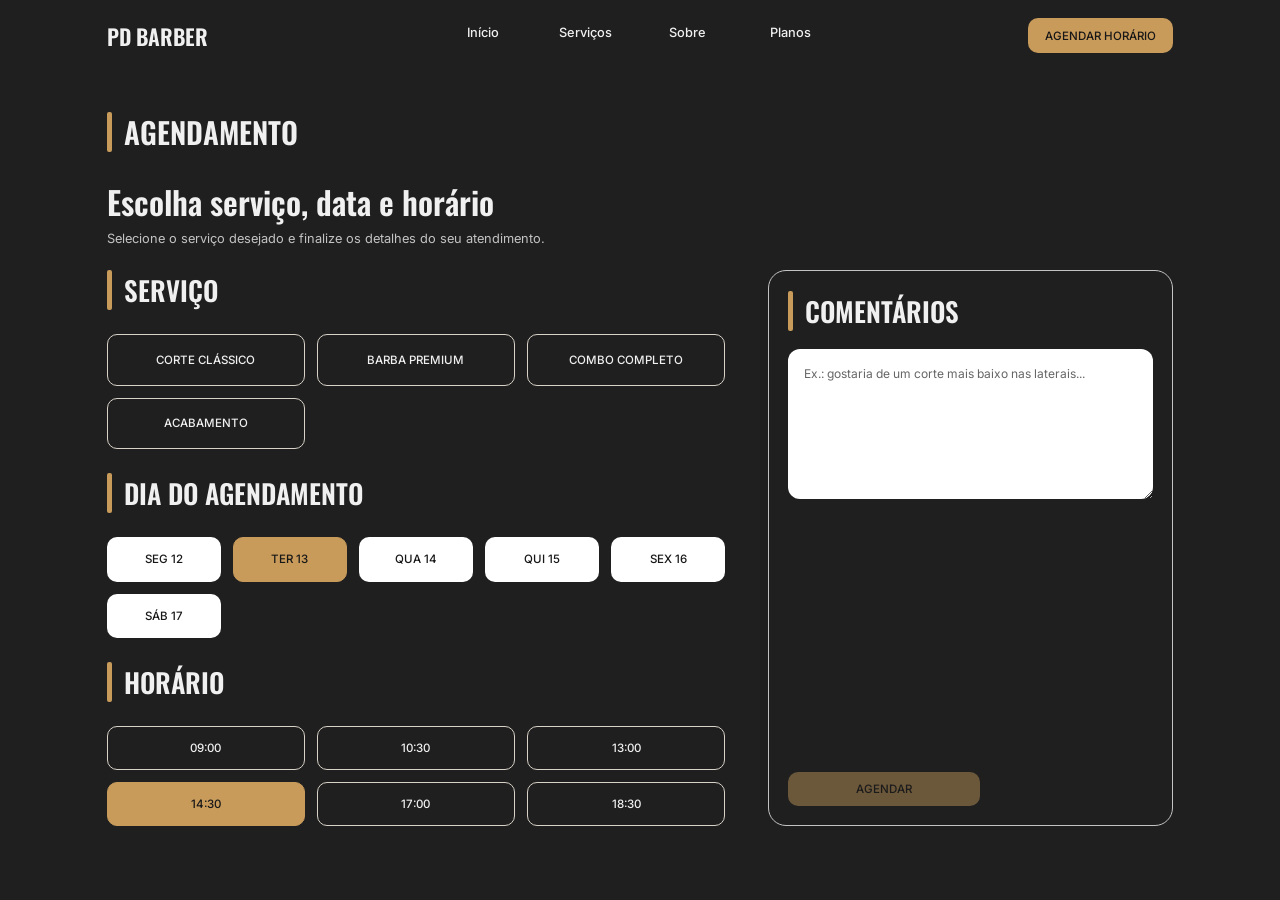
==== assets/Pages/Agendamentos.html @ 1abe6c5e "feat:TelaDeAgendamento" ====
<!DOCTYPE html>
<html lang="pt-BR">

<head>
    <meta charset="UTF-8">
    <meta name="viewport" content="width=device-width, initial-scale=1.0">

    <title>Agendamento | PD Barber</title>

    <!-- Fontes -->
    <link rel="preconnect" href="https://fonts.googleapis.com">
    <link rel="preconnect" href="https://fonts.gstatic.com" crossorigin>
    <link href="https://fonts.googleapis.com/css2?family=Inter:wght@400;500&family=Oswald:wght@600&display=swap" rel="stylesheet">

    <!-- CSS -->
    <link rel="stylesheet" href="../Styles/Agendamentos.css">
</head>

<body>

    <!-- Cabeçalho -->
    <header class="cabecalho">
        <a href="../../index.html" class="logo">PD BARBER</a>

        <nav class="navegacao-principal">
            <a href="../../index.html" class="nav-item">
                <span>Início</span>
                <span class="nav-indicador"></span>
            </a>

            <a href="Servicos.html" class="nav-item">
                <span>Serviços</span>
                <span class="nav-indicador"></span>
            </a>

            <a href="Sobre.html" class="nav-item">
                <span>Sobre</span>
                <span class="nav-indicador"></span>
            </a>

            <a href="Planos.html" class="nav-item">
                <span>Planos</span>
                <span class="nav-indicador"></span>
            </a>
        </nav>

        <a href="Profissionais.html" class="botao botao-header">AGENDAR HORÁRIO</a>
    </header>

    <!-- Formulário -->
    <form class="fluxo-agendamento">

        <!-- Profissionais recebidos pela URL -->
        <span id="gabriel" class="profissional-target"></span>
        <span id="lucas" class="profissional-target"></span>
        <span id="andre" class="profissional-target"></span>
        <span id="bruna" class="profissional-target"></span>
        <span id="aline" class="profissional-target"></span>
        <span id="flavia" class="profissional-target"></span>

        <!-- Controle das telas -->
        <input type="checkbox" id="etapa-confirmacao" class="controle-tela">
        <input type="checkbox" id="agendamento-concluido" class="controle-tela">

        <!-- Agendamento -->
        <main class="pagina tela-agendamento">
            <div class="conteudo">

                <!-- Título -->
                <div class="titulo-secao">
                    <span class="titulo-acento"></span>
                    <h1>AGENDAMENTO</h1>
                </div>

                <!-- Introdução -->
                <div class="introducao-agendamento">
                    <h2>Escolha serviço, data e horário</h2>
                    <p>Selecione o serviço desejado e finalize os detalhes do seu atendimento.</p>
                </div>

                <!-- Área do agendamento -->
                <div class="agendamento-colunas">

                    <!-- Serviço, data e horário -->
                    <div class="data-horario">

                        <!-- Serviço -->
                        <div class="titulo-secao titulo-secao-menor">
                            <span class="titulo-acento"></span>
                            <h2>SERVIÇO</h2>
                        </div>

                        <div class="lista-servicos-agendamento">
                            <input type="radio" name="servico" id="servico-corte-classico" value="Corte Clássico" class="opcao-input">
                            <label for="servico-corte-classico" class="opcao-servico">CORTE CLÁSSICO</label>

                            <input type="radio" name="servico" id="servico-barba-premium" value="Barba Premium" class="opcao-input">
                            <label for="servico-barba-premium" class="opcao-servico">BARBA PREMIUM</label>

                            <input type="radio" name="servico" id="servico-combo-completo" value="Combo Completo" class="opcao-input">
                            <label for="servico-combo-completo" class="opcao-servico">COMBO COMPLETO</label>

                            <input type="radio" name="servico" id="servico-acabamento" value="Acabamento" class="opcao-input">
                            <label for="servico-acabamento" class="opcao-servico">ACABAMENTO</label>
                        </div>

                        <!-- Dia -->
                        <div class="titulo-secao titulo-secao-menor">
                            <span class="titulo-acento"></span>
                            <h2>DIA DO AGENDAMENTO</h2>
                        </div>

                        <div class="lista-dias">
                            <input type="radio" name="dia" id="dia-seg-12" value="12" class="opcao-input">
                            <label for="dia-seg-12" class="opcao-dia">SEG 12</label>

                            <input type="radio" name="dia" id="dia-ter-13" value="13" class="opcao-input" checked>
                            <label for="dia-ter-13" class="opcao-dia">TER 13</label>

                            <input type="radio" name="dia" id="dia-qua-14" value="14" class="opcao-input">
                            <label for="dia-qua-14" class="opcao-dia">QUA 14</label>

                            <input type="radio" name="dia" id="dia-qui-15" value="15" class="opcao-input">
                            <label for="dia-qui-15" class="opcao-dia">QUI 15</label>

                            <input type="radio" name="dia" id="dia-sex-16" value="16" class="opcao-input">
                            <label for="dia-sex-16" class="opcao-dia">SEX 16</label>

                            <input type="radio" name="dia" id="dia-sab-17" value="17" class="opcao-input">
                            <label for="dia-sab-17" class="opcao-dia">SÁB 17</label>
                        </div>

                        <!-- Horário -->
                        <div class="titulo-secao titulo-secao-menor">
                            <span class="titulo-acento"></span>
                            <h2>HORÁRIO</h2>
                        </div>

                        <div class="lista-horarios">
                            <input type="radio" name="horario" id="hora-0900" value="09:00" class="opcao-input">
                            <label for="hora-0900" class="opcao-horario">09:00</label>

                            <input type="radio" name="horario" id="hora-1030" value="10:30" class="opcao-input">
                            <label for="hora-1030" class="opcao-horario">10:30</label>

                            <input type="radio" name="horario" id="hora-1300" value="13:00" class="opcao-input">
                            <label for="hora-1300" class="opcao-horario">13:00</label>

                            <input type="radio" name="horario" id="hora-1430" value="14:30" class="opcao-input" checked>
                            <label for="hora-1430" class="opcao-horario">14:30</label>

                            <input type="radio" name="horario" id="hora-1700" value="17:00" class="opcao-input">
                            <label for="hora-1700" class="opcao-horario">17:00</label>

                            <input type="radio" name="horario" id="hora-1830" value="18:30" class="opcao-input">
                            <label for="hora-1830" class="opcao-horario">18:30</label>
                        </div>
                    </div>

                    <!-- Comentários -->
                    <div class="comentarios-confirmacao">
                        <div class="titulo-secao titulo-secao-menor">
                            <span class="titulo-acento"></span>
                            <h2>COMENTÁRIOS</h2>
                        </div>

                        <textarea name="comentarios" class="campo-comentarios" placeholder="Ex.: gostaria de um corte mais baixo nas laterais..."></textarea>

                        <label for="etapa-confirmacao" class="botao botao-agendar">AGENDAR</label>
                    </div>
                </div>
            </div>
        </main>

        <!-- Confirmação -->
        <main class="pagina tela-confirmacao">
            <div class="conteudo">

                <!-- Título -->
                <div class="titulo-secao">
                    <span class="titulo-acento"></span>
                    <h1>CONFIRA SEU HORÁRIO</h1>
                </div>

                <!-- Resumo -->
                <div class="resumo-agendamento">

                    <!-- Profissional -->
                    <div class="resumo-item">
                        <span class="resumo-label">PROFISSIONAL</span>

                        <span class="resumo-valor resumo-profissional">
                            <span class="valor-profissional profissional-nao-informado">NÃO INFORMADO</span>
                            <span class="valor-profissional profissional-gabriel">GABRIEL</span>
                            <span class="valor-profissional profissional-lucas">LUCAS</span>
                            <span class="valor-profissional profissional-andre">ANDRÉ</span>
                            <span class="valor-profissional profissional-bruna">BRUNA</span>
                            <span class="valor-profissional profissional-aline">ALINE</span>
                            <span class="valor-profissional profissional-flavia">FLÁVIA</span>
                        </span>
                    </div>

                    <!-- Serviço -->
                    <div class="resumo-item">
                        <span class="resumo-label">SERVIÇO</span>

                        <span class="resumo-valor resumo-servico">
                            <span class="valor-servico valor-corte-classico">CORTE CLÁSSICO</span>
                            <span class="valor-servico valor-barba-premium">BARBA PREMIUM</span>
                            <span class="valor-servico valor-combo-completo">COMBO COMPLETO</span>
                            <span class="valor-servico valor-acabamento">ACABAMENTO</span>
                        </span>
                    </div>

                    <!-- Dia -->
                    <div class="resumo-item">
                        <span class="resumo-label">DIA DO AGENDAMENTO</span>

                        <span class="resumo-valor resumo-dia">
                            <span class="valor-dia valor-seg-12">SEGUNDA-FEIRA • 12/05/2026</span>
                            <span class="valor-dia valor-ter-13">TERÇA-FEIRA • 13/05/2026</span>
                            <span class="valor-dia valor-qua-14">QUARTA-FEIRA • 14/05/2026</span>
                            <span class="valor-dia valor-qui-15">QUINTA-FEIRA • 15/05/2026</span>
                            <span class="valor-dia valor-sex-16">SEXTA-FEIRA • 16/05/2026</span>
                            <span class="valor-dia valor-sab-17">SÁBADO • 17/05/2026</span>
                        </span>
                    </div>

                    <!-- Horário -->
                    <div class="resumo-item">
                        <span class="resumo-label">HORÁRIO</span>

                        <span class="resumo-valor resumo-horario">
                            <span class="valor-horario valor-0900">09:00</span>
                            <span class="valor-horario valor-1030">10:30</span>
                            <span class="valor-horario valor-1300">13:00</span>
                            <span class="valor-horario valor-1430">14:30</span>
                            <span class="valor-horario valor-1700">17:00</span>
                            <span class="valor-horario valor-1830">18:30</span>
                        </span>
                    </div>

                    <p class="mensagem-confirmacao">Tudo certo? Confirme abaixo para concluir seu agendamento.</p>
                </div>

                <!-- Ações -->
                <div class="acoes-confirmacao">
                    <label for="agendamento-concluido" class="botao botao-confirmar">CONFIRMAR AGENDAMENTO</label>
                    <label for="etapa-confirmacao" class="botao botao-alterar">ALTERAR DATA OU HORÁRIO</label>
                </div>

                <p class="aviso-confirmacao">Ao confirmar, seu horário ficará reservado.</p>
            </div>
        </main>

        <!-- Agendamento concluído -->
        <main class="pagina tela-sucesso">
            <div class="conteudo-sucesso">
                <div class="icone-sucesso">✓</div>

                <div class="texto-sucesso">
                    <h1>AGENDAMENTO CONFIRMADO!</h1>
                    <p>Seu horário foi reservado com sucesso.</p>
                    <span>Esperamos você na PD Barber.</span>
                </div>

                <a href="../../index.html" class="botao botao-inicio">VOLTAR AO INÍCIO</a>
            </div>
        </main>
    </form>
</body>
</html>
---- assets/Styles/Agendamentos.css ----
/* ==================================================
   RESET
================================================== */

* {
    margin: 0;
    padding: 0;
    box-sizing: border-box;
}

:root {
    --cor-fundo: #1f1f1f;
    --cor-dourada: #c89b5b;
    --cor-texto-claro: #f0f0f0;
    --cor-texto-secundario: #c3c3c3;
    --cor-texto-escuro: #171717;
    --cor-card: #ffffff;
    --cor-borda: #d8d2c8;
    --fonte-titulo: "Oswald", sans-serif;
    --fonte-texto: "Inter", sans-serif;
    --largura-conteudo: 83.33%;
    --raio-menor: 0.625rem;
    --raio-card: 1rem;
    --raio-maior: 1.125rem;
}

html {
    width: 100%;
    min-height: 100%;
}

body {
    width: 100%;
    min-height: 100vh;
    background-color: var(--cor-fundo);
    color: var(--cor-texto-claro);
    font-family: var(--fonte-texto);
}

a {
    color: inherit;
    text-decoration: none;
}

button {
    border: none;
    font-family: inherit;
    cursor: pointer;
}

textarea {
    font-family: inherit;
}


/* ==================================================
   CABEÇALHO
================================================== */

.cabecalho {
    width: 100%;
    min-height: clamp(4rem, 5.6vw, 5rem);
    display: flex;
    align-items: center;
    justify-content: space-between;
    gap: clamp(1rem, 2vw, 2rem);
    padding-inline: 8.33%;
    background-color: var(--cor-fundo);
}

.logo {
    flex: 0 1 13%;
    font-family: var(--fonte-titulo);
    font-size: clamp(1.2rem, 1.7vw, 1.5rem);
    font-weight: 600;
    white-space: nowrap;
}

.navegacao-principal {
    flex: 1;
    display: flex;
    align-items: center;
    justify-content: center;
    gap: clamp(0.25rem, 1vw, 1rem);
}

.nav-item {
    min-width: clamp(4.5rem, 7vw, 7rem);
    display: flex;
    flex-direction: column;
    align-items: center;
    justify-content: center;
    gap: 0.25rem;
    padding: 0.5em 0.75em;
    border-radius: 0.5rem;
    font-size: clamp(0.75rem, 1vw, 0.875rem);
    font-weight: 500;
    transition: color 0.2s ease;
}

.nav-indicador {
    width: 45%;
    height: 0.125rem;
    display: block;
    background-color: transparent;
    border-radius: 1rem;
    transition: background-color 0.2s ease;
}

.nav-item:hover,
.nav-item.ativo {
    color: var(--cor-dourada);
}

.nav-item:hover .nav-indicador,
.nav-item.ativo .nav-indicador {
    background-color: var(--cor-dourada);
}


/* ==================================================
   BOTÕES
================================================== */

.botao {
    display: inline-flex;
    align-items: center;
    justify-content: center;
    padding: 0.9em 1.5em;
    background-color: var(--cor-dourada);
    color: var(--cor-texto-escuro);
    border-radius: var(--raio-menor);
    font-size: clamp(0.72rem, 0.9vw, 0.8125rem);
    font-weight: 500;
    white-space: nowrap;
    cursor: pointer;
    transition: transform 0.2s ease, filter 0.2s ease;
}

.botao:hover {
    transform: translateY(-0.125rem);
    filter: brightness(1.08);
}

.botao-header {
    flex: 0 1 13%;
}


/* ==================================================
   FLUXO DO AGENDAMENTO
================================================== */

.fluxo-agendamento {
    width: 100%;
}

.profissional-target {
    position: absolute;
    width: 0.0625rem;
    height: 0.0625rem;
    opacity: 0;
    pointer-events: none;
}

.controle-tela {
    position: absolute;
    width: 0.0625rem;
    height: 0.0625rem;
    opacity: 0;
    pointer-events: none;
}


/* ==================================================
   PÁGINA
================================================== */

.pagina {
    width: 100%;
    justify-content: center;
}

.conteudo {
    width: var(--largura-conteudo);
    display: flex;
    flex-direction: column;
    gap: clamp(1.5rem, 1.8vw, 1.625rem);
    padding-block: clamp(2rem, 3vw, 2.625rem);
}


/* ==================================================
   TROCA DE TELAS
================================================== */

.tela-agendamento {
    display: flex;
}

.tela-confirmacao,
.tela-sucesso {
    display: none;
}

#etapa-confirmacao:checked ~ .tela-agendamento {
    display: none;
}

#etapa-confirmacao:checked ~ .tela-confirmacao {
    display: flex;
    animation: entrada-tela 0.4s ease-out both;
}

#agendamento-concluido:checked ~ .tela-agendamento,
#agendamento-concluido:checked ~ .tela-confirmacao {
    display: none;
}

#agendamento-concluido:checked ~ .tela-sucesso {
    display: flex;
    animation: entrada-tela 0.45s ease-out both;
}

/* ==================================================
   TÍTULOS
================================================== */

.titulo-secao {
    width: 100%;
    display: flex;
    align-items: center;
    gap: clamp(0.5rem, 1vw, 0.75rem);
}

.titulo-acento {
    width: 0.3125rem;
    height: 2.5rem;
    display: block;
    flex-shrink: 0;
    background-color: var(--cor-dourada);
    border-radius: 0.125rem;
}

.titulo-secao h1,
.titulo-secao h2 {
    font-family: var(--fonte-titulo);
    font-size: clamp(1.75rem, 2.3vw, 2rem);
    font-weight: 600;
}

.titulo-secao-menor h2 {
    font-size: clamp(1.5rem, 2.1vw, 2rem);
}


/* ==================================================
   INTRODUÇÃO
================================================== */

.introducao-agendamento {
    width: 100%;
    display: flex;
    flex-direction: column;
    gap: clamp(0.3rem, 0.5vw, 0.5rem);
}

.introducao-agendamento h2 {
    font-family: var(--fonte-titulo);
    font-size: clamp(1.8rem, 2.5vw, 2.125rem);
    font-weight: 600;
}

.introducao-agendamento p {
    font-size: clamp(0.8rem, 1vw, 0.9375rem);
    color: var(--cor-texto-secundario);
}


/* ==================================================
   COLUNAS DO AGENDAMENTO
================================================== */

.agendamento-colunas {
    width: 100%;
    display: grid;
    grid-template-columns: 58% 38%;
    justify-content: space-between;
    gap: 4%;
}

.data-horario {
    width: 100%;
    display: flex;
    flex-direction: column;
    gap: clamp(1.2rem, 2vw, 1.5rem);
}


/* ==================================================
   INPUTS ESCONDIDOS
================================================== */

.opcao-input {
    position: absolute;
    width: 0.0625rem;
    height: 0.0625rem;
    opacity: 0;
    pointer-events: none;
}


/* ==================================================
   SERVIÇOS
================================================== */

.lista-servicos-agendamento {
    width: 100%;
    display: grid;
    grid-template-columns: repeat(3, 1fr);
    gap: clamp(0.5rem, 1vw, 0.75rem);
}

.opcao-servico {
    min-height: clamp(2.75rem, 4vw, 3.25rem);
    display: flex;
    align-items: center;
    justify-content: center;
    padding: 0.75em 1em;
    background-color: transparent;
    color: var(--cor-texto-claro);
    border: 0.0625rem solid var(--cor-borda);
    border-radius: var(--raio-menor);
    font-size: clamp(0.72rem, 0.9vw, 0.8125rem);
    font-weight: 500;
    text-align: center;
    cursor: pointer;
    transition: transform 0.2s ease, background-color 0.2s ease, border-color 0.2s ease;
}

.opcao-servico:hover {
    transform: translateY(-0.125rem);
    border-color: var(--cor-dourada);
}

.opcao-input:checked + .opcao-servico {
    background-color: var(--cor-dourada);
    color: var(--cor-texto-escuro);
    border-color: var(--cor-dourada);
}


/* ==================================================
   DIAS
================================================== */

.lista-dias {
    width: 100%;
    display: grid;
    grid-template-columns: repeat(5, 1fr);
    gap: clamp(0.5rem, 1vw, 0.75rem);
}

.opcao-dia {
    min-height: clamp(2.5rem, 3.5vw, 2.875rem);
    display: flex;
    align-items: center;
    justify-content: center;
    padding: 0.75em 1em;
    background-color: var(--cor-card);
    color: var(--cor-texto-escuro);
    border: 0.0625rem solid transparent;
    border-radius: var(--raio-menor);
    font-size: clamp(0.72rem, 0.9vw, 0.8125rem);
    font-weight: 500;
    cursor: pointer;
    transition: transform 0.2s ease, background-color 0.2s ease, border-color 0.2s ease;
}

.opcao-dia:hover {
    transform: translateY(-0.125rem);
    border-color: var(--cor-dourada);
}

.opcao-input:checked + .opcao-dia {
    background-color: var(--cor-dourada);
    color: var(--cor-texto-escuro);
    border-color: var(--cor-dourada);
}


/* ==================================================
   HORÁRIOS
================================================== */

.lista-horarios {
    width: 100%;
    display: grid;
    grid-template-columns: repeat(3, 1fr);
    gap: clamp(0.5rem, 1vw, 0.75rem);
}

.opcao-horario {
    min-height: clamp(2.5rem, 3.5vw, 2.75rem);
    display: flex;
    align-items: center;
    justify-content: center;
    padding: 0.75em 1em;
    background-color: transparent;
    color: var(--cor-texto-claro);
    border: 0.0625rem solid var(--cor-borda);
    border-radius: var(--raio-menor);
    font-size: clamp(0.72rem, 0.9vw, 0.8125rem);
    font-weight: 500;
    cursor: pointer;
    transition: transform 0.2s ease, background-color 0.2s ease, border-color 0.2s ease;
}

.opcao-horario:hover {
    transform: translateY(-0.125rem);
    border-color: var(--cor-dourada);
}

.opcao-input:checked + .opcao-horario {
    background-color: var(--cor-dourada);
    color: var(--cor-texto-escuro);
    border-color: var(--cor-dourada);
}


/* ==================================================
   COMENTÁRIOS
================================================== */

.comentarios-confirmacao {
    width: 100%;
    min-height: clamp(24rem, 43vw, 38.75rem);
    display: flex;
    flex-direction: column;
    align-items: flex-start;
    gap: clamp(1rem, 1.4vw, 1.25rem);
    padding: clamp(1rem, 1.5vw, 1.25rem);
    border: 0.0625rem solid var(--cor-texto-secundario);
    border-radius: var(--raio-maior);
}

.campo-comentarios {
    width: 100%;
    min-height: 9.375rem;
    padding: 1rem;
    resize: vertical;
    background-color: var(--cor-card);
    color: var(--cor-texto-escuro);
    border: none;
    outline: none;
    border-radius: 0.75rem;
    font-size: clamp(0.75rem, 0.9vw, 0.8125rem);
    line-height: 1.5;
}

.campo-comentarios::placeholder {
    color: #666666;
}

.campo-comentarios:focus {
    outline: 0.125rem solid var(--cor-dourada);
}

.botao-agendar {
    width: clamp(11rem, 15vw, 13.75rem);
    margin-top: auto;
    opacity: 0.45;
    pointer-events: none;
}

.fluxo-agendamento:has(input[name="servico"]:checked) .botao-agendar {
    opacity: 1;
    pointer-events: auto;
}


/* ==================================================
   CONFIRMAÇÃO
================================================== */

.resumo-agendamento {
    width: 100%;
    max-width: 52rem;
    align-self: center;
    display: flex;
    flex-direction: column;
    gap: clamp(0.75rem, 1.4vw, 1.25rem);
    padding: clamp(1.5rem, 2.5vw, 2.25rem);
    border-radius: var(--raio-maior);
}

.resumo-item {
    width: 100%;
    min-height: 4rem;
    display: flex;
    align-items: center;
    justify-content: space-between;
    gap: clamp(1rem, 2vw, 2rem);
    padding: 0.9rem 1rem;
    border: 0.0625rem solid var(--cor-card);
    border-radius: var(--raio-menor);
}

.resumo-label {
    font-size: clamp(0.72rem, 0.9vw, 0.8125rem);
    font-weight: 500;
    color: var(--cor-texto-claro);
}

.resumo-valor {
    font-family: var(--fonte-titulo);
    font-size: clamp(1rem, 1.4vw, 1.125rem);
    font-weight: 600;
    color: var(--cor-dourada);
    text-align: right;
}

.mensagem-confirmacao {
    width: 100%;
    padding-top: clamp(0.5rem, 1vw, 0.75rem);
    font-size: clamp(0.75rem, 1vw, 0.875rem);
    color: var(--cor-texto-claro);
}


/* ==================================================
   VALORES DINÂMICOS DO RESUMO
================================================== */

.valor-profissional,
.valor-servico,
.valor-dia,
.valor-horario {
    display: none;
}

.profissional-nao-informado {
    display: inline;
}


/* ==================================================
   PROFISSIONAL VINDO DA URL
================================================== */

.fluxo-agendamento:has(#gabriel:target) .profissional-nao-informado,
.fluxo-agendamento:has(#lucas:target) .profissional-nao-informado,
.fluxo-agendamento:has(#andre:target) .profissional-nao-informado,
.fluxo-agendamento:has(#bruna:target) .profissional-nao-informado,
.fluxo-agendamento:has(#aline:target) .profissional-nao-informado,
.fluxo-agendamento:has(#flavia:target) .profissional-nao-informado {
    display: none;
}

.fluxo-agendamento:has(#gabriel:target) .profissional-gabriel {
    display: inline;
}

.fluxo-agendamento:has(#lucas:target) .profissional-lucas {
    display: inline;
}

.fluxo-agendamento:has(#andre:target) .profissional-andre {
    display: inline;
}

.fluxo-agendamento:has(#bruna:target) .profissional-bruna {
    display: inline;
}

.fluxo-agendamento:has(#aline:target) .profissional-aline {
    display: inline;
}

.fluxo-agendamento:has(#flavia:target) .profissional-flavia {
    display: inline;
}


/* ==================================================
   SERVIÇO SELECIONADO
================================================== */

.valor-servico {
    display: none;
}

.fluxo-agendamento:has(#servico-corte-classico:checked) .valor-corte-classico {
    display: inline;
}

.fluxo-agendamento:has(#servico-barba-premium:checked) .valor-barba-premium {
    display: inline;
}

.fluxo-agendamento:has(#servico-combo-completo:checked) .valor-combo-completo {
    display: inline;
}

.fluxo-agendamento:has(#servico-acabamento:checked) .valor-acabamento {
    display: inline;
}


/* ==================================================
   DIA SELECIONADO
================================================== */

.fluxo-agendamento:has(#dia-seg-12:checked) .valor-seg-12 {
    display: inline;
}

.fluxo-agendamento:has(#dia-ter-13:checked) .valor-ter-13 {
    display: inline;
}

.fluxo-agendamento:has(#dia-qua-14:checked) .valor-qua-14 {
    display: inline;
}

.fluxo-agendamento:has(#dia-qui-15:checked) .valor-qui-15 {
    display: inline;
}

.fluxo-agendamento:has(#dia-sex-16:checked) .valor-sex-16 {
    display: inline;
}

.fluxo-agendamento:has(#dia-sab-17:checked) .valor-sab-17 {
    display: inline;
}


/* ==================================================
   HORÁRIO SELECIONADO
================================================== */

.fluxo-agendamento:has(#hora-0900:checked) .valor-0900 {
    display: inline;
}

.fluxo-agendamento:has(#hora-1030:checked) .valor-1030 {
    display: inline;
}

.fluxo-agendamento:has(#hora-1300:checked) .valor-1300 {
    display: inline;
}

.fluxo-agendamento:has(#hora-1430:checked) .valor-1430 {
    display: inline;
}

.fluxo-agendamento:has(#hora-1700:checked) .valor-1700 {
    display: inline;
}

.fluxo-agendamento:has(#hora-1830:checked) .valor-1830 {
    display: inline;
}


/* ==================================================
   AÇÕES DA CONFIRMAÇÃO
================================================== */

.acoes-confirmacao {
    width: 100%;
    display: flex;
    align-items: center;
    justify-content: center;
    gap: clamp(0.75rem, 1.5vw, 1.125rem);
}

.botao-confirmar {
    min-width: clamp(13rem, 20vw, 17.5rem);
}

.botao-alterar {
    min-width: clamp(13rem, 18vw, 15.625rem);
    background-color: transparent;
    color: var(--cor-texto-claro);
    border: 0.0625rem solid var(--cor-dourada);
}

.botao-alterar:hover {
    background-color: var(--cor-dourada);
    color: var(--cor-texto-escuro);
}

.aviso-confirmacao {
    width: 100%;
    text-align: center;
    font-size: clamp(0.7rem, 0.85vw, 0.75rem);
    color: var(--cor-texto-secundario);
}

/* ==================================================
   SUCESSO
================================================== */

.tela-sucesso {
    min-height: calc(100vh - 5rem);
    align-items: center;
    justify-content: center;
}

.conteudo-sucesso {
    width: min(90%, 34rem);
    display: flex;
    flex-direction: column;
    align-items: center;
    gap: clamp(1rem, 1.5vw, 1.25rem);
    padding: clamp(2rem, 4vw, 3.5rem);
    border: 0.0625rem solid var(--cor-dourada);
    border-radius: var(--raio-maior);
    text-align: center;
}

.icone-sucesso {
    width: clamp(4rem, 6vw, 5rem);
    aspect-ratio: 1 / 1;
    display: flex;
    align-items: center;
    justify-content: center;
    background-color: var(--cor-dourada);
    color: var(--cor-texto-escuro);
    border-radius: 50%;
    font-size: clamp(2rem, 3vw, 2.75rem);
    font-weight: 600;
    animation: entrada-check 0.5s ease-out 0.15s both;
}

.texto-sucesso {
    display: flex;
    flex-direction: column;
    align-items: center;
    gap: 0.4rem;
}

.texto-sucesso h1 {
    font-family: var(--fonte-titulo);
    font-size: clamp(1.8rem, 3vw, 2.5rem);
    font-weight: 600;
}

.texto-sucesso p {
    font-size: clamp(0.85rem, 1vw, 1rem);
    color: var(--cor-texto-claro);
}

.texto-sucesso span {
    font-size: clamp(0.75rem, 0.9vw, 0.875rem);
    color: var(--cor-texto-secundario);
}

.botao-inicio {
    min-width: clamp(11rem, 16vw, 13rem);
    margin-top: 0.5rem;
}


/* ==================================================
   ANIMAÇÕES
================================================== */

@keyframes entrada-tela {
    from {
        opacity: 0;
        transform: translateY(1rem);
    }

    to {
        opacity: 1;
        transform: translateY(0);
    }
}

@keyframes entrada-check {
    from {
        opacity: 0;
        transform: scale(0.5);
    }

    to {
        opacity: 1;
        transform: scale(1);
    }
}


/* ==================================================
   ANIMAÇÃO DA CONFIRMAÇÃO
================================================== */

@keyframes entrada-confirmacao {
    from {
        opacity: 0;
        transform: translateY(1rem);
    }
    to {
        opacity: 1;
        transform: translateY(0);
    }
}

#etapa-confirmacao:checked ~ .tela-confirmacao .titulo-secao {
    animation: entrada-item 0.45s ease-out 0.05s both;
}

#etapa-confirmacao:checked ~ .tela-confirmacao .resumo-agendamento {
    animation: entrada-item 0.5s ease-out 0.12s both;
}

#etapa-confirmacao:checked ~ .tela-confirmacao .acoes-confirmacao {
    animation: entrada-item 0.5s ease-out 0.2s both;
}

@keyframes entrada-item {
    from {
        opacity: 0;
        transform: translateY(0.75rem);
    }
    to {
        opacity: 1;
        transform: translateY(0);
    }
}
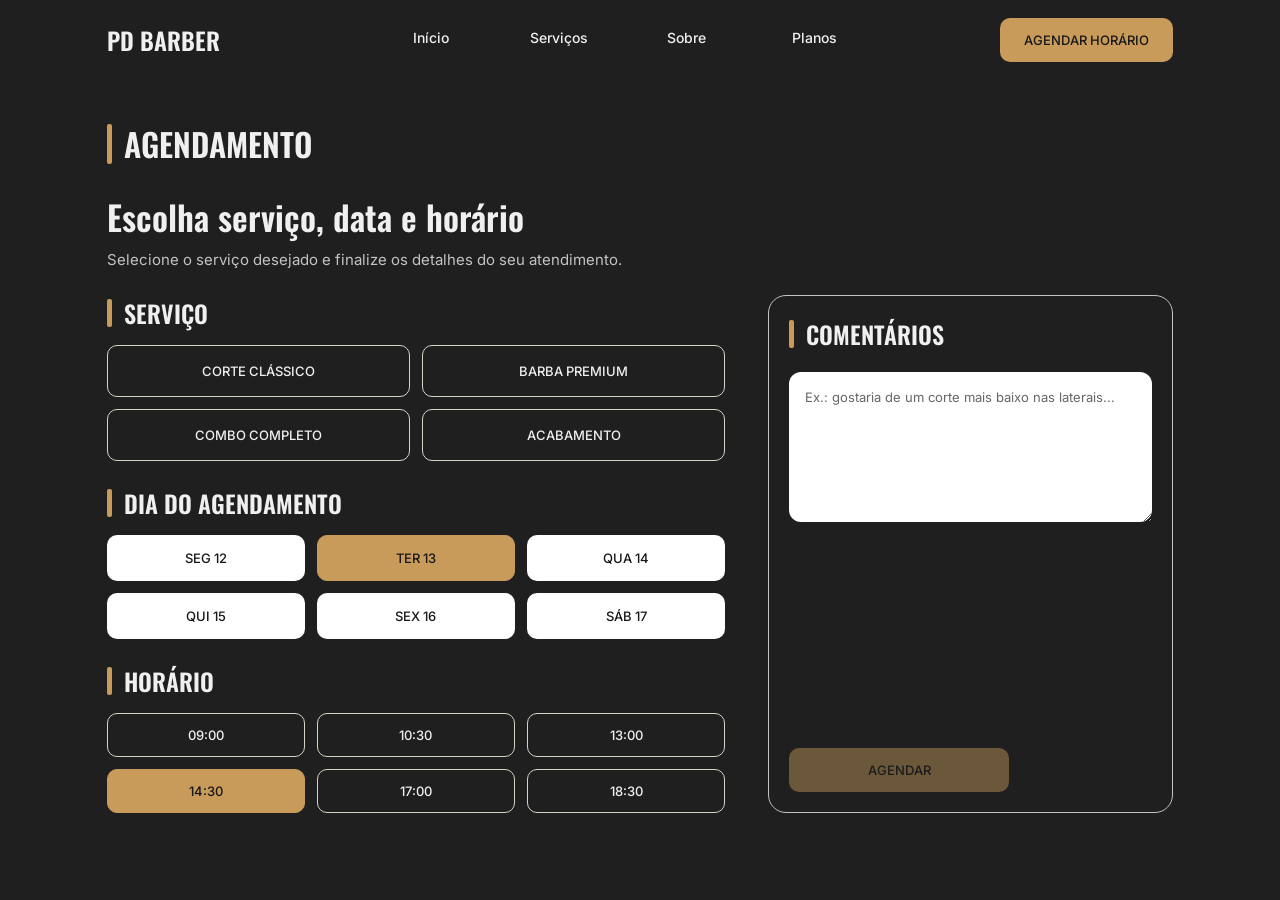
==== commit 3b60e08b: "feat-MobileResponsive" ====
--- a/assets/Pages/Agendamentos.html
+++ b/assets/Pages/Agendamentos.html
@@ -22,7 +22,8 @@
     <header class="cabecalho">
         <a href="../../index.html" class="logo">PD BARBER</a>
 
-        <nav class="navegacao-principal">
+        <!-- Navegação desktop -->
+        <nav class="navegacao-principal" aria-label="Navegação principal">
             <a href="../../index.html" class="nav-item">
                 <span>Início</span>
                 <span class="nav-indicador"></span>
@@ -45,228 +46,353 @@
         </nav>
 
         <a href="Profissionais.html" class="botao botao-header">AGENDAR HORÁRIO</a>
+
+        <!-- Cabeçalho mobile -->
+        <a href="Profissionais.html" class="cabecalho-mobile-voltar mobile-voltar-agendamento" aria-label="Voltar para profissionais">&lt;</a>
+        <label for="etapa-confirmacao" class="cabecalho-mobile-voltar mobile-voltar-confirmacao" aria-label="Voltar para o agendamento">&lt;</label>
+
+        <span class="cabecalho-mobile-titulo titulo-mobile-agendamento">AGENDAMENTO</span>
+        <span class="cabecalho-mobile-titulo titulo-mobile-confirmacao">CONFIRMAR</span>
+        <span class="cabecalho-mobile-titulo titulo-mobile-sucesso">CONFIRMADO</span>
     </header>
 
-    <!-- Formulário -->
-    <form class="fluxo-agendamento">
-
-        <!-- Profissionais recebidos pela URL -->
-        <span id="gabriel" class="profissional-target"></span>
-        <span id="lucas" class="profissional-target"></span>
-        <span id="andre" class="profissional-target"></span>
-        <span id="bruna" class="profissional-target"></span>
-        <span id="aline" class="profissional-target"></span>
-        <span id="flavia" class="profissional-target"></span>
-
-        <!-- Controle das telas -->
-        <input type="checkbox" id="etapa-confirmacao" class="controle-tela">
-        <input type="checkbox" id="agendamento-concluido" class="controle-tela">
-
-        <!-- Agendamento -->
-        <main class="pagina tela-agendamento">
-            <div class="conteudo">
-
-                <!-- Título -->
-                <div class="titulo-secao">
-                    <span class="titulo-acento"></span>
-                    <h1>AGENDAMENTO</h1>
-                </div>
-
-                <!-- Introdução -->
-                <div class="introducao-agendamento">
-                    <h2>Escolha serviço, data e horário</h2>
-                    <p>Selecione o serviço desejado e finalize os detalhes do seu atendimento.</p>
-                </div>
-
-                <!-- Área do agendamento -->
-                <div class="agendamento-colunas">
-
-                    <!-- Serviço, data e horário -->
-                    <div class="data-horario">
-
-                        <!-- Serviço -->
-                        <div class="titulo-secao titulo-secao-menor">
+    <!-- Conteúdo -->
+    <main class="fluxo-paginas">
+
+        <!-- Formulário -->
+        <form class="fluxo-agendamento">
+
+            <!-- Profissionais pela URL -->
+            <span id="gabriel" class="profissional-target"></span>
+            <span id="lucas" class="profissional-target"></span>
+            <span id="andre" class="profissional-target"></span>
+            <span id="bruna" class="profissional-target"></span>
+            <span id="aline" class="profissional-target"></span>
+            <span id="flavia" class="profissional-target"></span>
+
+            <!-- Controle das telas -->
+            <input type="checkbox" id="etapa-confirmacao" class="controle-tela">
+            <input type="checkbox" id="agendamento-concluido" class="controle-tela">
+
+            <!-- Agendamento -->
+            <section class="pagina tela-agendamento" aria-labelledby="titulo-agendamento">
+                <div class="conteudo">
+
+                    <!-- Título -->
+                    <header class="cabecalho-agendamento">
+                        <div class="titulo-secao">
                             <span class="titulo-acento"></span>
-                            <h2>SERVIÇO</h2>
-                        </div>
-
-                        <div class="lista-servicos-agendamento">
-                            <input type="radio" name="servico" id="servico-corte-classico" value="Corte Clássico" class="opcao-input">
-                            <label for="servico-corte-classico" class="opcao-servico">CORTE CLÁSSICO</label>
-
-                            <input type="radio" name="servico" id="servico-barba-premium" value="Barba Premium" class="opcao-input">
-                            <label for="servico-barba-premium" class="opcao-servico">BARBA PREMIUM</label>
-
-                            <input type="radio" name="servico" id="servico-combo-completo" value="Combo Completo" class="opcao-input">
-                            <label for="servico-combo-completo" class="opcao-servico">COMBO COMPLETO</label>
-
-                            <input type="radio" name="servico" id="servico-acabamento" value="Acabamento" class="opcao-input">
-                            <label for="servico-acabamento" class="opcao-servico">ACABAMENTO</label>
-                        </div>
-
-                        <!-- Dia -->
-                        <div class="titulo-secao titulo-secao-menor">
-                            <span class="titulo-acento"></span>
-                            <h2>DIA DO AGENDAMENTO</h2>
-                        </div>
-
-                        <div class="lista-dias">
-                            <input type="radio" name="dia" id="dia-seg-12" value="12" class="opcao-input">
-                            <label for="dia-seg-12" class="opcao-dia">SEG 12</label>
-
-                            <input type="radio" name="dia" id="dia-ter-13" value="13" class="opcao-input" checked>
-                            <label for="dia-ter-13" class="opcao-dia">TER 13</label>
-
-                            <input type="radio" name="dia" id="dia-qua-14" value="14" class="opcao-input">
-                            <label for="dia-qua-14" class="opcao-dia">QUA 14</label>
-
-                            <input type="radio" name="dia" id="dia-qui-15" value="15" class="opcao-input">
-                            <label for="dia-qui-15" class="opcao-dia">QUI 15</label>
-
-                            <input type="radio" name="dia" id="dia-sex-16" value="16" class="opcao-input">
-                            <label for="dia-sex-16" class="opcao-dia">SEX 16</label>
-
-                            <input type="radio" name="dia" id="dia-sab-17" value="17" class="opcao-input">
-                            <label for="dia-sab-17" class="opcao-dia">SÁB 17</label>
-                        </div>
-
-                        <!-- Horário -->
-                        <div class="titulo-secao titulo-secao-menor">
-                            <span class="titulo-acento"></span>
-                            <h2>HORÁRIO</h2>
-                        </div>
-
-                        <div class="lista-horarios">
-                            <input type="radio" name="horario" id="hora-0900" value="09:00" class="opcao-input">
-                            <label for="hora-0900" class="opcao-horario">09:00</label>
-
-                            <input type="radio" name="horario" id="hora-1030" value="10:30" class="opcao-input">
-                            <label for="hora-1030" class="opcao-horario">10:30</label>
-
-                            <input type="radio" name="horario" id="hora-1300" value="13:00" class="opcao-input">
-                            <label for="hora-1300" class="opcao-horario">13:00</label>
-
-                            <input type="radio" name="horario" id="hora-1430" value="14:30" class="opcao-input" checked>
-                            <label for="hora-1430" class="opcao-horario">14:30</label>
-
-                            <input type="radio" name="horario" id="hora-1700" value="17:00" class="opcao-input">
-                            <label for="hora-1700" class="opcao-horario">17:00</label>
-
-                            <input type="radio" name="horario" id="hora-1830" value="18:30" class="opcao-input">
-                            <label for="hora-1830" class="opcao-horario">18:30</label>
-                        </div>
-                    </div>
-
-                    <!-- Comentários -->
-                    <div class="comentarios-confirmacao">
-                        <div class="titulo-secao titulo-secao-menor">
-                            <span class="titulo-acento"></span>
-                            <h2>COMENTÁRIOS</h2>
-                        </div>
-
-                        <textarea name="comentarios" class="campo-comentarios" placeholder="Ex.: gostaria de um corte mais baixo nas laterais..."></textarea>
-
-                        <label for="etapa-confirmacao" class="botao botao-agendar">AGENDAR</label>
+                            <h1 id="titulo-agendamento">AGENDAMENTO</h1>
+                        </div>
+
+                        <div class="introducao-agendamento">
+                            <h2>Escolha serviço, data e horário</h2>
+                            <p>Selecione o serviço desejado e finalize os detalhes do seu atendimento.</p>
+                        </div>
+                    </header>
+
+                    <!-- Área do agendamento -->
+                    <div class="agendamento-colunas">
+
+                        <!-- Opções -->
+                        <div class="data-horario">
+
+                            <!-- Serviço -->
+                            <fieldset class="grupo-agendamento">
+                                <legend class="sr-only">Escolha o serviço</legend>
+
+                                <div class="titulo-secao titulo-secao-menor">
+                                    <span class="titulo-acento"></span>
+                                    <h2>SERVIÇO</h2>
+                                </div>
+
+                                <div class="lista-servicos-agendamento">
+                                    <input type="radio" name="servico" id="servico-corte-classico" value="Corte Clássico" class="opcao-input">
+                                    <label for="servico-corte-classico" class="opcao-servico">CORTE CLÁSSICO</label>
+
+                                    <input type="radio" name="servico" id="servico-barba-premium" value="Barba Premium" class="opcao-input">
+                                    <label for="servico-barba-premium" class="opcao-servico">BARBA PREMIUM</label>
+
+                                    <input type="radio" name="servico" id="servico-combo-completo" value="Combo Completo" class="opcao-input">
+                                    <label for="servico-combo-completo" class="opcao-servico">COMBO COMPLETO</label>
+
+                                    <input type="radio" name="servico" id="servico-acabamento" value="Acabamento" class="opcao-input">
+                                    <label for="servico-acabamento" class="opcao-servico">ACABAMENTO</label>
+                                </div>
+                            </fieldset>
+
+                            <!-- Dia -->
+                            <fieldset class="grupo-agendamento">
+                                <legend class="sr-only">Escolha o dia</legend>
+
+                                <div class="titulo-secao titulo-secao-menor">
+                                    <span class="titulo-acento"></span>
+                                    <h2>DIA DO AGENDAMENTO</h2>
+                                </div>
+
+                                <div class="lista-dias">
+                                    <input type="radio" name="dia" id="dia-seg-12" value="12" class="opcao-input">
+                                    <label for="dia-seg-12" class="opcao-dia">SEG 12</label>
+
+                                    <input type="radio" name="dia" id="dia-ter-13" value="13" class="opcao-input" checked>
+                                    <label for="dia-ter-13" class="opcao-dia">TER 13</label>
+
+                                    <input type="radio" name="dia" id="dia-qua-14" value="14" class="opcao-input">
+                                    <label for="dia-qua-14" class="opcao-dia">QUA 14</label>
+
+                                    <input type="radio" name="dia" id="dia-qui-15" value="15" class="opcao-input">
+                                    <label for="dia-qui-15" class="opcao-dia">QUI 15</label>
+
+                                    <input type="radio" name="dia" id="dia-sex-16" value="16" class="opcao-input">
+                                    <label for="dia-sex-16" class="opcao-dia">SEX 16</label>
+
+                                    <input type="radio" name="dia" id="dia-sab-17" value="17" class="opcao-input">
+                                    <label for="dia-sab-17" class="opcao-dia">SÁB 17</label>
+                                </div>
+                            </fieldset>
+
+                            <!-- Horário -->
+                            <fieldset class="grupo-agendamento">
+                                <legend class="sr-only">Escolha o horário</legend>
+
+                                <div class="titulo-secao titulo-secao-menor">
+                                    <span class="titulo-acento"></span>
+                                    <h2>HORÁRIO</h2>
+                                </div>
+
+                                <div class="lista-horarios">
+                                    <input type="radio" name="horario" id="hora-0900" value="09:00" class="opcao-input">
+                                    <label for="hora-0900" class="opcao-horario">09:00</label>
+
+                                    <input type="radio" name="horario" id="hora-1030" value="10:30" class="opcao-input">
+                                    <label for="hora-1030" class="opcao-horario">10:30</label>
+
+                                    <input type="radio" name="horario" id="hora-1300" value="13:00" class="opcao-input">
+                                    <label for="hora-1300" class="opcao-horario">13:00</label>
+
+                                    <input type="radio" name="horario" id="hora-1430" value="14:30" class="opcao-input" checked>
+                                    <label for="hora-1430" class="opcao-horario">14:30</label>
+
+                                    <input type="radio" name="horario" id="hora-1700" value="17:00" class="opcao-input">
+                                    <label for="hora-1700" class="opcao-horario">17:00</label>
+
+                                    <input type="radio" name="horario" id="hora-1830" value="18:30" class="opcao-input">
+                                    <label for="hora-1830" class="opcao-horario">18:30</label>
+                                </div>
+                            </fieldset>
+                        </div>
+
+                        <!-- Comentários -->
+                        <aside class="comentarios-confirmacao">
+                            <div class="titulo-secao titulo-secao-menor">
+                                <span class="titulo-acento"></span>
+                                <h2>COMENTÁRIOS</h2>
+                            </div>
+
+                            <label for="comentarios" class="sr-only">Comentários sobre o atendimento</label>
+                            <textarea id="comentarios" name="comentarios" class="campo-comentarios" placeholder="Ex.: gostaria de um corte mais baixo nas laterais..."></textarea>
+
+                            <label for="etapa-confirmacao" class="botao botao-agendar">AGENDAR</label>
+                        </aside>
                     </div>
                 </div>
-            </div>
-        </main>
-
-        <!-- Confirmação -->
-        <main class="pagina tela-confirmacao">
-            <div class="conteudo">
-
-                <!-- Título -->
-                <div class="titulo-secao">
-                    <span class="titulo-acento"></span>
-                    <h1>CONFIRA SEU HORÁRIO</h1>
+            </section>
+
+            <!-- Verificação -->
+            <section class="pagina tela-confirmacao" aria-labelledby="titulo-confirmacao">
+                <div class="conteudo conteudo-confirmacao">
+
+                    <!-- Título -->
+                    <header class="cabecalho-confirmacao">
+                        <div class="titulo-secao">
+                            <span class="titulo-acento"></span>
+                            <h1 id="titulo-confirmacao">CONFIRA SEU HORÁRIO</h1>
+                        </div>
+
+                        <p>Revise as informações antes de confirmar.</p>
+                    </header>
+
+                    <!-- Resumo -->
+                    <div class="resumo-agendamento">
+
+                        <!-- Profissional -->
+                        <section class="verificacao-grupo">
+                            <div class="titulo-secao titulo-secao-menor">
+                                <span class="titulo-acento"></span>
+                                <h2>PROFISSIONAL</h2>
+                            </div>
+
+                            <div class="verificacao-caixa resumo-profissional">
+                                <span class="valor-profissional profissional-nao-informado">
+                                    <span class="valor-principal">NÃO INFORMADO</span>
+                                </span>
+
+                                <span class="valor-profissional profissional-gabriel">
+                                    <span class="valor-principal">GABRIEL</span>
+                                </span>
+
+                                <span class="valor-profissional profissional-lucas">
+                                    <span class="valor-principal">LUCAS</span>
+                                </span>
+
+                                <span class="valor-profissional profissional-andre">
+                                    <span class="valor-principal">ANDRÉ</span>
+                                </span>
+
+                                <span class="valor-profissional profissional-bruna">
+                                    <span class="valor-principal">BRUNA</span>
+                                </span>
+
+                                <span class="valor-profissional profissional-aline">
+                                    <span class="valor-principal">ALINE</span>
+                                </span>
+
+                                <span class="valor-profissional profissional-flavia">
+                                    <span class="valor-principal">FLÁVIA</span>
+                                </span>
+                            </div>
+                        </section>
+
+                        <!-- Serviço -->
+                        <section class="verificacao-grupo">
+                            <div class="titulo-secao titulo-secao-menor">
+                                <span class="titulo-acento"></span>
+                                <h2>SERVIÇO</h2>
+                            </div>
+
+                            <div class="verificacao-caixa resumo-servico">
+                                <span class="valor-servico valor-corte-classico">
+                                    <span class="valor-principal">CORTE CLÁSSICO</span>
+                                    <span class="valor-destaque">R$ 45</span>
+                                </span>
+
+                                <span class="valor-servico valor-barba-premium">
+                                    <span class="valor-principal">BARBA PREMIUM</span>
+                                    <span class="valor-destaque">R$ 35</span>
+                                </span>
+
+                                <span class="valor-servico valor-combo-completo">
+                                    <span class="valor-principal">COMBO COMPLETO</span>
+                                    <span class="valor-destaque">R$ 70</span>
+                                </span>
+
+                                <span class="valor-servico valor-acabamento">
+                                    <span class="valor-principal">ACABAMENTO</span>
+                                    <span class="valor-destaque">R$ 25</span>
+                                </span>
+                            </div>
+                        </section>
+
+                        <!-- Dia -->
+                        <section class="verificacao-grupo">
+                            <div class="titulo-secao titulo-secao-menor">
+                                <span class="titulo-acento"></span>
+                                <h2>DIA DO AGENDAMENTO</h2>
+                            </div>
+
+                            <div class="verificacao-caixa resumo-dia">
+                                <span class="valor-dia valor-seg-12">
+                                    <span class="valor-principal">SEGUNDA-FEIRA</span>
+                                    <span class="valor-destaque">12/05/2026</span>
+                                </span>
+
+                                <span class="valor-dia valor-ter-13">
+                                    <span class="valor-principal">TERÇA-FEIRA</span>
+                                    <span class="valor-destaque">13/05/2026</span>
+                                </span>
+
+                                <span class="valor-dia valor-qua-14">
+                                    <span class="valor-principal">QUARTA-FEIRA</span>
+                                    <span class="valor-destaque">14/05/2026</span>
+                                </span>
+
+                                <span class="valor-dia valor-qui-15">
+                                    <span class="valor-principal">QUINTA-FEIRA</span>
+                                    <span class="valor-destaque">15/05/2026</span>
+                                </span>
+
+                                <span class="valor-dia valor-sex-16">
+                                    <span class="valor-principal">SEXTA-FEIRA</span>
+                                    <span class="valor-destaque">16/05/2026</span>
+                                </span>
+
+                                <span class="valor-dia valor-sab-17">
+                                    <span class="valor-principal">SÁBADO</span>
+                                    <span class="valor-destaque">17/05/2026</span>
+                                </span>
+                            </div>
+                        </section>
+
+                        <!-- Horário -->
+                        <section class="verificacao-grupo">
+                            <div class="titulo-secao titulo-secao-menor">
+                                <span class="titulo-acento"></span>
+                                <h2>HORÁRIO</h2>
+                            </div>
+
+                            <div class="verificacao-caixa resumo-horario">
+                                <span class="valor-horario valor-0900">
+                                    <span class="valor-principal">HORAS</span>
+                                    <span class="valor-destaque">09:00</span>
+                                </span>
+
+                                <span class="valor-horario valor-1030">
+                                    <span class="valor-principal">HORAS</span>
+                                    <span class="valor-destaque">10:30</span>
+                                </span>
+
+                                <span class="valor-horario valor-1300">
+                                    <span class="valor-principal">HORAS</span>
+                                    <span class="valor-destaque">13:00</span>
+                                </span>
+
+                                <span class="valor-horario valor-1430">
+                                    <span class="valor-principal">HORAS</span>
+                                    <span class="valor-destaque">14:30</span>
+                                </span>
+
+                                <span class="valor-horario valor-1700">
+                                    <span class="valor-principal">HORAS</span>
+                                    <span class="valor-destaque">17:00</span>
+                                </span>
+
+                                <span class="valor-horario valor-1830">
+                                    <span class="valor-principal">HORAS</span>
+                                    <span class="valor-destaque">18:30</span>
+                                </span>
+                            </div>
+                        </section>
+                    </div>
+
+                    <!-- Ações -->
+                    <footer class="rodape-confirmacao">
+                        <p class="mensagem-confirmacao">Tudo certo? Confirme abaixo para concluir seu agendamento.</p>
+
+                        <div class="acoes-confirmacao">
+                            <label for="agendamento-concluido" class="botao botao-confirmar">CONFIRMAR AGENDAMENTO</label>
+                            <label for="etapa-confirmacao" class="botao botao-alterar">ALTERAR DATA OU HORÁRIO</label>
+                        </div>
+
+                        <p class="aviso-confirmacao">Ao confirmar, seu horário ficará reservado.</p>
+                    </footer>
                 </div>
-
-                <!-- Resumo -->
-                <div class="resumo-agendamento">
-
-                    <!-- Profissional -->
-                    <div class="resumo-item">
-                        <span class="resumo-label">PROFISSIONAL</span>
-
-                        <span class="resumo-valor resumo-profissional">
-                            <span class="valor-profissional profissional-nao-informado">NÃO INFORMADO</span>
-                            <span class="valor-profissional profissional-gabriel">GABRIEL</span>
-                            <span class="valor-profissional profissional-lucas">LUCAS</span>
-                            <span class="valor-profissional profissional-andre">ANDRÉ</span>
-                            <span class="valor-profissional profissional-bruna">BRUNA</span>
-                            <span class="valor-profissional profissional-aline">ALINE</span>
-                            <span class="valor-profissional profissional-flavia">FLÁVIA</span>
-                        </span>
+            </section>
+
+            <!-- Sucesso -->
+            <section class="pagina tela-sucesso" aria-labelledby="titulo-sucesso">
+                <div class="conteudo-sucesso">
+                    <div class="icone-sucesso" aria-hidden="true">✓</div>
+
+                    <div class="texto-sucesso">
+                        <h1 id="titulo-sucesso">AGENDAMENTO CONFIRMADO!</h1>
+                        <p>Seu horário foi reservado com sucesso.</p>
+                        <span>Esperamos você na PD Barber.</span>
                     </div>
 
-                    <!-- Serviço -->
-                    <div class="resumo-item">
-                        <span class="resumo-label">SERVIÇO</span>
-
-                        <span class="resumo-valor resumo-servico">
-                            <span class="valor-servico valor-corte-classico">CORTE CLÁSSICO</span>
-                            <span class="valor-servico valor-barba-premium">BARBA PREMIUM</span>
-                            <span class="valor-servico valor-combo-completo">COMBO COMPLETO</span>
-                            <span class="valor-servico valor-acabamento">ACABAMENTO</span>
-                        </span>
-                    </div>
-
-                    <!-- Dia -->
-                    <div class="resumo-item">
-                        <span class="resumo-label">DIA DO AGENDAMENTO</span>
-
-                        <span class="resumo-valor resumo-dia">
-                            <span class="valor-dia valor-seg-12">SEGUNDA-FEIRA • 12/05/2026</span>
-                            <span class="valor-dia valor-ter-13">TERÇA-FEIRA • 13/05/2026</span>
-                            <span class="valor-dia valor-qua-14">QUARTA-FEIRA • 14/05/2026</span>
-                            <span class="valor-dia valor-qui-15">QUINTA-FEIRA • 15/05/2026</span>
-                            <span class="valor-dia valor-sex-16">SEXTA-FEIRA • 16/05/2026</span>
-                            <span class="valor-dia valor-sab-17">SÁBADO • 17/05/2026</span>
-                        </span>
-                    </div>
-
-                    <!-- Horário -->
-                    <div class="resumo-item">
-                        <span class="resumo-label">HORÁRIO</span>
-
-                        <span class="resumo-valor resumo-horario">
-                            <span class="valor-horario valor-0900">09:00</span>
-                            <span class="valor-horario valor-1030">10:30</span>
-                            <span class="valor-horario valor-1300">13:00</span>
-                            <span class="valor-horario valor-1430">14:30</span>
-                            <span class="valor-horario valor-1700">17:00</span>
-                            <span class="valor-horario valor-1830">18:30</span>
-                        </span>
-                    </div>
-
-                    <p class="mensagem-confirmacao">Tudo certo? Confirme abaixo para concluir seu agendamento.</p>
+                    <a href="../../index.html" class="botao botao-inicio">VOLTAR AO INÍCIO</a>
                 </div>
-
-                <!-- Ações -->
-                <div class="acoes-confirmacao">
-                    <label for="agendamento-concluido" class="botao botao-confirmar">CONFIRMAR AGENDAMENTO</label>
-                    <label for="etapa-confirmacao" class="botao botao-alterar">ALTERAR DATA OU HORÁRIO</label>
-                </div>
-
-                <p class="aviso-confirmacao">Ao confirmar, seu horário ficará reservado.</p>
-            </div>
-        </main>
-
-        <!-- Agendamento concluído -->
-        <main class="pagina tela-sucesso">
-            <div class="conteudo-sucesso">
-                <div class="icone-sucesso">✓</div>
-
-                <div class="texto-sucesso">
-                    <h1>AGENDAMENTO CONFIRMADO!</h1>
-                    <p>Seu horário foi reservado com sucesso.</p>
-                    <span>Esperamos você na PD Barber.</span>
-                </div>
-
-                <a href="../../index.html" class="botao botao-inicio">VOLTAR AO INÍCIO</a>
-            </div>
-        </main>
-    </form>
+            </section>
+        </form>
+    </main>
 </body>
 </html>
--- a/assets/Styles/Agendamentos.css
+++ b/assets/Styles/Agendamentos.css
@@ -27,11 +27,16 @@
 html {
     width: 100%;
     min-height: 100%;
+    scroll-behavior: smooth;
 }
 
 body {
     width: 100%;
     min-height: 100vh;
+    min-height: 100dvh;
+    display: flex;
+    flex-direction: column;
+    overflow-x: hidden;
     background-color: var(--cor-fundo);
     color: var(--cor-texto-claro);
     font-family: var(--fonte-texto);
@@ -42,14 +47,34 @@
     text-decoration: none;
 }
 
-button {
-    border: none;
-    font-family: inherit;
-    cursor: pointer;
-}
-
+button,
+input,
 textarea {
-    font-family: inherit;
+    font: inherit;
+}
+
+
+/* ==================================================
+   ACESSIBILIDADE
+================================================== */
+
+.sr-only {
+    width: 0.0625rem;
+    height: 0.0625rem;
+    padding: 0;
+    margin: -0.0625rem;
+    position: absolute;
+    overflow: hidden;
+    clip: rect(0, 0, 0, 0);
+    white-space: nowrap;
+    border: 0;
+}
+
+a:focus-visible,
+label:focus-visible,
+textarea:focus-visible {
+    outline: 0.125rem solid var(--cor-dourada);
+    outline-offset: 0.25rem;
 }
 
 
@@ -59,19 +84,21 @@
 
 .cabecalho {
     width: 100%;
-    min-height: clamp(4rem, 5.6vw, 5rem);
+    height: 5rem;
     display: flex;
     align-items: center;
     justify-content: space-between;
-    gap: clamp(1rem, 2vw, 2rem);
+    gap: 2rem;
     padding-inline: 8.33%;
+    position: relative;
+    z-index: 10;
     background-color: var(--cor-fundo);
 }
 
 .logo {
-    flex: 0 1 13%;
+    flex: 0 0 13%;
     font-family: var(--fonte-titulo);
-    font-size: clamp(1.2rem, 1.7vw, 1.5rem);
+    font-size: 1.5rem;
     font-weight: 600;
     white-space: nowrap;
 }
@@ -81,21 +108,26 @@
     display: flex;
     align-items: center;
     justify-content: center;
-    gap: clamp(0.25rem, 1vw, 1rem);
+    gap: 1rem;
 }
 
 .nav-item {
-    min-width: clamp(4.5rem, 7vw, 7rem);
+    min-width: 7rem;
     display: flex;
     flex-direction: column;
     align-items: center;
     justify-content: center;
     gap: 0.25rem;
-    padding: 0.5em 0.75em;
+    padding: 0.5rem 0.75rem;
     border-radius: 0.5rem;
-    font-size: clamp(0.75rem, 1vw, 0.875rem);
+    font-size: 0.875rem;
     font-weight: 500;
-    transition: color 0.2s ease;
+    transition: color 0.2s ease, transform 0.2s ease;
+}
+
+.nav-item:hover {
+    color: var(--cor-dourada);
+    transform: translateY(-0.125rem);
 }
 
 .nav-indicador {
@@ -104,17 +136,22 @@
     display: block;
     background-color: transparent;
     border-radius: 1rem;
-    transition: background-color 0.2s ease;
-}
-
-.nav-item:hover,
-.nav-item.ativo {
-    color: var(--cor-dourada);
-}
-
-.nav-item:hover .nav-indicador,
-.nav-item.ativo .nav-indicador {
+    transition: width 0.2s ease, background-color 0.2s ease;
+}
+
+.nav-item:hover .nav-indicador {
+    width: 60%;
     background-color: var(--cor-dourada);
+}
+
+
+/* ==================================================
+   CABEÇALHO MOBILE
+================================================== */
+
+.cabecalho-mobile-voltar,
+.cabecalho-mobile-titulo {
+    display: none;
 }
 
 
@@ -126,36 +163,45 @@
     display: inline-flex;
     align-items: center;
     justify-content: center;
-    padding: 0.9em 1.5em;
+    padding: 0.875rem 1.5rem;
     background-color: var(--cor-dourada);
     color: var(--cor-texto-escuro);
     border-radius: var(--raio-menor);
-    font-size: clamp(0.72rem, 0.9vw, 0.8125rem);
+    font-size: 0.8125rem;
     font-weight: 500;
     white-space: nowrap;
     cursor: pointer;
-    transition: transform 0.2s ease, filter 0.2s ease;
+    transition: transform 0.2s ease, filter 0.2s ease, box-shadow 0.2s ease;
 }
 
 .botao:hover {
-    transform: translateY(-0.125rem);
+    transform: translateY(-0.1875rem);
     filter: brightness(1.08);
+    box-shadow: 0 0.5rem 1rem rgba(0, 0, 0, 0.25);
 }
 
 .botao-header {
-    flex: 0 1 13%;
-}
-
-
-/* ==================================================
-   FLUXO DO AGENDAMENTO
-================================================== */
-
+    flex: 0 0 13%;
+}
+
+
+/* ==================================================
+   FLUXO
+================================================== */
+
+.fluxo-paginas,
 .fluxo-agendamento {
     width: 100%;
-}
-
-.profissional-target {
+    flex: 1;
+}
+
+.fluxo-agendamento {
+    min-height: 100%;
+}
+
+.profissional-target,
+.controle-tela,
+.opcao-input {
     position: absolute;
     width: 0.0625rem;
     height: 0.0625rem;
@@ -163,36 +209,16 @@
     pointer-events: none;
 }
 
-.controle-tela {
-    position: absolute;
-    width: 0.0625rem;
-    height: 0.0625rem;
-    opacity: 0;
-    pointer-events: none;
-}
-
-
-/* ==================================================
-   PÁGINA
+
+/* ==================================================
+   TELAS
 ================================================== */
 
 .pagina {
     width: 100%;
+    min-height: calc(100dvh - 5rem);
     justify-content: center;
 }
-
-.conteudo {
-    width: var(--largura-conteudo);
-    display: flex;
-    flex-direction: column;
-    gap: clamp(1.5rem, 1.8vw, 1.625rem);
-    padding-block: clamp(2rem, 3vw, 2.625rem);
-}
-
-
-/* ==================================================
-   TROCA DE TELAS
-================================================== */
 
 .tela-agendamento {
     display: flex;
@@ -209,7 +235,7 @@
 
 #etapa-confirmacao:checked ~ .tela-confirmacao {
     display: flex;
-    animation: entrada-tela 0.4s ease-out both;
+    animation: entrada-tela 0.45s ease-out both;
 }
 
 #agendamento-concluido:checked ~ .tela-agendamento,
@@ -222,6 +248,22 @@
     animation: entrada-tela 0.45s ease-out both;
 }
 
+
+/* ==================================================
+   CONTEÚDO
+================================================== */
+
+.conteudo {
+    width: var(--largura-conteudo);
+    max-width: 75rem;
+    display: flex;
+    flex-direction: column;
+    gap: 1.625rem;
+    margin-inline: auto;
+    padding-block: 2.5rem 3rem;
+}
+
+
 /* ==================================================
    TÍTULOS
 ================================================== */
@@ -230,7 +272,7 @@
     width: 100%;
     display: flex;
     align-items: center;
-    gap: clamp(0.5rem, 1vw, 0.75rem);
+    gap: 0.75rem;
 }
 
 .titulo-acento {
@@ -245,12 +287,16 @@
 .titulo-secao h1,
 .titulo-secao h2 {
     font-family: var(--fonte-titulo);
-    font-size: clamp(1.75rem, 2.3vw, 2rem);
+    font-size: 2rem;
     font-weight: 600;
 }
 
+.titulo-secao-menor .titulo-acento {
+    height: 1.75rem;
+}
+
 .titulo-secao-menor h2 {
-    font-size: clamp(1.5rem, 2.1vw, 2rem);
+    font-size: 1.5rem;
 }
 
 
@@ -258,27 +304,33 @@
    INTRODUÇÃO
 ================================================== */
 
+.cabecalho-agendamento {
+    display: flex;
+    flex-direction: column;
+    gap: 1.5rem;
+}
+
 .introducao-agendamento {
     width: 100%;
     display: flex;
     flex-direction: column;
-    gap: clamp(0.3rem, 0.5vw, 0.5rem);
+    gap: 0.5rem;
 }
 
 .introducao-agendamento h2 {
     font-family: var(--fonte-titulo);
-    font-size: clamp(1.8rem, 2.5vw, 2.125rem);
+    font-size: 2.125rem;
     font-weight: 600;
 }
 
 .introducao-agendamento p {
-    font-size: clamp(0.8rem, 1vw, 0.9375rem);
+    font-size: 0.9375rem;
     color: var(--cor-texto-secundario);
 }
 
 
 /* ==================================================
-   COLUNAS DO AGENDAMENTO
+   COLUNAS
 ================================================== */
 
 .agendamento-colunas {
@@ -293,20 +345,15 @@
     width: 100%;
     display: flex;
     flex-direction: column;
-    gap: clamp(1.2rem, 2vw, 1.5rem);
-}
-
-
-/* ==================================================
-   INPUTS ESCONDIDOS
-================================================== */
-
-.opcao-input {
-    position: absolute;
-    width: 0.0625rem;
-    height: 0.0625rem;
-    opacity: 0;
-    pointer-events: none;
+    gap: 1.5rem;
+}
+
+.grupo-agendamento {
+    width: 100%;
+    display: flex;
+    flex-direction: column;
+    gap: 0.875rem;
+    border: 0;
 }
 
 
@@ -317,21 +364,21 @@
 .lista-servicos-agendamento {
     width: 100%;
     display: grid;
-    grid-template-columns: repeat(3, 1fr);
-    gap: clamp(0.5rem, 1vw, 0.75rem);
+    grid-template-columns: repeat(2, 1fr);
+    gap: 0.75rem;
 }
 
 .opcao-servico {
-    min-height: clamp(2.75rem, 4vw, 3.25rem);
+    min-height: 3.25rem;
     display: flex;
     align-items: center;
     justify-content: center;
-    padding: 0.75em 1em;
+    padding: 0.75rem 1rem;
     background-color: transparent;
     color: var(--cor-texto-claro);
     border: 0.0625rem solid var(--cor-borda);
     border-radius: var(--raio-menor);
-    font-size: clamp(0.72rem, 0.9vw, 0.8125rem);
+    font-size: 0.8125rem;
     font-weight: 500;
     text-align: center;
     cursor: pointer;
@@ -357,21 +404,21 @@
 .lista-dias {
     width: 100%;
     display: grid;
-    grid-template-columns: repeat(5, 1fr);
-    gap: clamp(0.5rem, 1vw, 0.75rem);
+    grid-template-columns: repeat(3, 1fr);
+    gap: 0.75rem;
 }
 
 .opcao-dia {
-    min-height: clamp(2.5rem, 3.5vw, 2.875rem);
+    min-height: 2.875rem;
     display: flex;
     align-items: center;
     justify-content: center;
-    padding: 0.75em 1em;
+    padding: 0.75rem 1rem;
     background-color: var(--cor-card);
     color: var(--cor-texto-escuro);
     border: 0.0625rem solid transparent;
     border-radius: var(--raio-menor);
-    font-size: clamp(0.72rem, 0.9vw, 0.8125rem);
+    font-size: 0.8125rem;
     font-weight: 500;
     cursor: pointer;
     transition: transform 0.2s ease, background-color 0.2s ease, border-color 0.2s ease;
@@ -384,7 +431,6 @@
 
 .opcao-input:checked + .opcao-dia {
     background-color: var(--cor-dourada);
-    color: var(--cor-texto-escuro);
     border-color: var(--cor-dourada);
 }
 
@@ -397,20 +443,20 @@
     width: 100%;
     display: grid;
     grid-template-columns: repeat(3, 1fr);
-    gap: clamp(0.5rem, 1vw, 0.75rem);
+    gap: 0.75rem;
 }
 
 .opcao-horario {
-    min-height: clamp(2.5rem, 3.5vw, 2.75rem);
+    min-height: 2.75rem;
     display: flex;
     align-items: center;
     justify-content: center;
-    padding: 0.75em 1em;
+    padding: 0.75rem 1rem;
     background-color: transparent;
     color: var(--cor-texto-claro);
     border: 0.0625rem solid var(--cor-borda);
     border-radius: var(--raio-menor);
-    font-size: clamp(0.72rem, 0.9vw, 0.8125rem);
+    font-size: 0.8125rem;
     font-weight: 500;
     cursor: pointer;
     transition: transform 0.2s ease, background-color 0.2s ease, border-color 0.2s ease;
@@ -434,12 +480,12 @@
 
 .comentarios-confirmacao {
     width: 100%;
-    min-height: clamp(24rem, 43vw, 38.75rem);
+    min-height: 31rem;
     display: flex;
     flex-direction: column;
     align-items: flex-start;
-    gap: clamp(1rem, 1.4vw, 1.25rem);
-    padding: clamp(1rem, 1.5vw, 1.25rem);
+    gap: 1.25rem;
+    padding: 1.25rem;
     border: 0.0625rem solid var(--cor-texto-secundario);
     border-radius: var(--raio-maior);
 }
@@ -451,10 +497,10 @@
     resize: vertical;
     background-color: var(--cor-card);
     color: var(--cor-texto-escuro);
-    border: none;
-    outline: none;
+    border: 0;
+    outline: 0;
     border-radius: 0.75rem;
-    font-size: clamp(0.75rem, 0.9vw, 0.8125rem);
+    font-size: 0.8125rem;
     line-height: 1.5;
 }
 
@@ -467,7 +513,7 @@
 }
 
 .botao-agendar {
-    width: clamp(11rem, 15vw, 13.75rem);
+    width: 13.75rem;
     margin-top: auto;
     opacity: 0.45;
     pointer-events: none;
@@ -480,72 +526,83 @@
 
 
 /* ==================================================
-   CONFIRMAÇÃO
-================================================== */
+   VERIFICAÇÃO
+================================================== */
+
+.conteudo-confirmacao {
+    max-width: 52rem;
+}
+
+.cabecalho-confirmacao {
+    width: 100%;
+    display: flex;
+    flex-direction: column;
+    gap: 0.5rem;
+}
+
+.cabecalho-confirmacao > p {
+    font-size: 0.9375rem;
+    color: var(--cor-texto-secundario);
+}
 
 .resumo-agendamento {
     width: 100%;
-    max-width: 52rem;
-    align-self: center;
+    display: grid;
+    grid-template-columns: repeat(2, 1fr);
+    gap: 1.5rem;
+}
+
+.verificacao-grupo {
+    width: 100%;
     display: flex;
     flex-direction: column;
-    gap: clamp(0.75rem, 1.4vw, 1.25rem);
-    padding: clamp(1.5rem, 2.5vw, 2.25rem);
-    border-radius: var(--raio-maior);
-}
-
-.resumo-item {
-    width: 100%;
-    min-height: 4rem;
-    display: flex;
-    align-items: center;
-    justify-content: space-between;
-    gap: clamp(1rem, 2vw, 2rem);
-    padding: 0.9rem 1rem;
-    border: 0.0625rem solid var(--cor-card);
+    gap: 0.75rem;
+}
+
+.verificacao-caixa {
+    width: 100%;
+    min-height: 4.5rem;
+    display: flex;
+    align-items: center;
+    padding: 0 1.25rem;
+    border: 0.125rem solid var(--cor-card);
     border-radius: var(--raio-menor);
 }
-
-.resumo-label {
-    font-size: clamp(0.72rem, 0.9vw, 0.8125rem);
-    font-weight: 500;
-    color: var(--cor-texto-claro);
-}
-
-.resumo-valor {
-    font-family: var(--fonte-titulo);
-    font-size: clamp(1rem, 1.4vw, 1.125rem);
-    font-weight: 600;
-    color: var(--cor-dourada);
-    text-align: right;
-}
-
-.mensagem-confirmacao {
-    width: 100%;
-    padding-top: clamp(0.5rem, 1vw, 0.75rem);
-    font-size: clamp(0.75rem, 1vw, 0.875rem);
-    color: var(--cor-texto-claro);
-}
-
-
-/* ==================================================
-   VALORES DINÂMICOS DO RESUMO
-================================================== */
 
 .valor-profissional,
 .valor-servico,
 .valor-dia,
 .valor-horario {
+    width: 100%;
     display: none;
+    align-items: center;
+    justify-content: space-between;
+    gap: 1rem;
 }
 
 .profissional-nao-informado {
-    display: inline;
-}
-
-
-/* ==================================================
-   PROFISSIONAL VINDO DA URL
+    display: flex;
+}
+
+.valor-principal {
+    font-family: var(--fonte-titulo);
+    font-size: 1.625rem;
+    font-weight: 600;
+    color: var(--cor-texto-claro);
+}
+
+.valor-destaque {
+    font-family: var(--fonte-titulo);
+    font-size: 1.25rem;
+    font-weight: 600;
+    color: var(--cor-dourada);
+    text-align: right;
+    white-space: nowrap;
+}
+
+
+/* ==================================================
+   PROFISSIONAL DA URL
 ================================================== */
 
 .fluxo-agendamento:has(#gabriel:target) .profissional-nao-informado,
@@ -557,28 +614,13 @@
     display: none;
 }
 
-.fluxo-agendamento:has(#gabriel:target) .profissional-gabriel {
-    display: inline;
-}
-
-.fluxo-agendamento:has(#lucas:target) .profissional-lucas {
-    display: inline;
-}
-
-.fluxo-agendamento:has(#andre:target) .profissional-andre {
-    display: inline;
-}
-
-.fluxo-agendamento:has(#bruna:target) .profissional-bruna {
-    display: inline;
-}
-
-.fluxo-agendamento:has(#aline:target) .profissional-aline {
-    display: inline;
-}
-
+.fluxo-agendamento:has(#gabriel:target) .profissional-gabriel,
+.fluxo-agendamento:has(#lucas:target) .profissional-lucas,
+.fluxo-agendamento:has(#andre:target) .profissional-andre,
+.fluxo-agendamento:has(#bruna:target) .profissional-bruna,
+.fluxo-agendamento:has(#aline:target) .profissional-aline,
 .fluxo-agendamento:has(#flavia:target) .profissional-flavia {
-    display: inline;
+    display: flex;
 }
 
 
@@ -586,24 +628,11 @@
    SERVIÇO SELECIONADO
 ================================================== */
 
-.valor-servico {
-    display: none;
-}
-
-.fluxo-agendamento:has(#servico-corte-classico:checked) .valor-corte-classico {
-    display: inline;
-}
-
-.fluxo-agendamento:has(#servico-barba-premium:checked) .valor-barba-premium {
-    display: inline;
-}
-
-.fluxo-agendamento:has(#servico-combo-completo:checked) .valor-combo-completo {
-    display: inline;
-}
-
+.fluxo-agendamento:has(#servico-corte-classico:checked) .valor-corte-classico,
+.fluxo-agendamento:has(#servico-barba-premium:checked) .valor-barba-premium,
+.fluxo-agendamento:has(#servico-combo-completo:checked) .valor-combo-completo,
 .fluxo-agendamento:has(#servico-acabamento:checked) .valor-acabamento {
-    display: inline;
+    display: flex;
 }
 
 
@@ -611,28 +640,13 @@
    DIA SELECIONADO
 ================================================== */
 
-.fluxo-agendamento:has(#dia-seg-12:checked) .valor-seg-12 {
-    display: inline;
-}
-
-.fluxo-agendamento:has(#dia-ter-13:checked) .valor-ter-13 {
-    display: inline;
-}
-
-.fluxo-agendamento:has(#dia-qua-14:checked) .valor-qua-14 {
-    display: inline;
-}
-
-.fluxo-agendamento:has(#dia-qui-15:checked) .valor-qui-15 {
-    display: inline;
-}
-
-.fluxo-agendamento:has(#dia-sex-16:checked) .valor-sex-16 {
-    display: inline;
-}
-
+.fluxo-agendamento:has(#dia-seg-12:checked) .valor-seg-12,
+.fluxo-agendamento:has(#dia-ter-13:checked) .valor-ter-13,
+.fluxo-agendamento:has(#dia-qua-14:checked) .valor-qua-14,
+.fluxo-agendamento:has(#dia-qui-15:checked) .valor-qui-15,
+.fluxo-agendamento:has(#dia-sex-16:checked) .valor-sex-16,
 .fluxo-agendamento:has(#dia-sab-17:checked) .valor-sab-17 {
-    display: inline;
+    display: flex;
 }
 
 
@@ -640,49 +654,48 @@
    HORÁRIO SELECIONADO
 ================================================== */
 
-.fluxo-agendamento:has(#hora-0900:checked) .valor-0900 {
-    display: inline;
-}
-
-.fluxo-agendamento:has(#hora-1030:checked) .valor-1030 {
-    display: inline;
-}
-
-.fluxo-agendamento:has(#hora-1300:checked) .valor-1300 {
-    display: inline;
-}
-
-.fluxo-agendamento:has(#hora-1430:checked) .valor-1430 {
-    display: inline;
-}
-
-.fluxo-agendamento:has(#hora-1700:checked) .valor-1700 {
-    display: inline;
-}
-
+.fluxo-agendamento:has(#hora-0900:checked) .valor-0900,
+.fluxo-agendamento:has(#hora-1030:checked) .valor-1030,
+.fluxo-agendamento:has(#hora-1300:checked) .valor-1300,
+.fluxo-agendamento:has(#hora-1430:checked) .valor-1430,
+.fluxo-agendamento:has(#hora-1700:checked) .valor-1700,
 .fluxo-agendamento:has(#hora-1830:checked) .valor-1830 {
-    display: inline;
-}
-
-
-/* ==================================================
-   AÇÕES DA CONFIRMAÇÃO
-================================================== */
+    display: flex;
+}
+
+
+/* ==================================================
+   AÇÕES DA VERIFICAÇÃO
+================================================== */
+
+.rodape-confirmacao {
+    width: 100%;
+    display: flex;
+    flex-direction: column;
+    align-items: center;
+    gap: 1rem;
+    margin-top: auto;
+}
+
+.mensagem-confirmacao {
+    font-size: 0.8125rem;
+    text-align: center;
+    color: var(--cor-texto-secundario);
+}
 
 .acoes-confirmacao {
     width: 100%;
     display: flex;
-    align-items: center;
     justify-content: center;
-    gap: clamp(0.75rem, 1.5vw, 1.125rem);
-}
-
-.botao-confirmar {
-    min-width: clamp(13rem, 20vw, 17.5rem);
-}
-
+    gap: 1.125rem;
+}
+
+.botao-confirmar,
 .botao-alterar {
-    min-width: clamp(13rem, 18vw, 15.625rem);
+    min-width: 17.5rem;
+}
+
+.botao-alterar {
     background-color: transparent;
     color: var(--cor-texto-claro);
     border: 0.0625rem solid var(--cor-dourada);
@@ -694,36 +707,37 @@
 }
 
 .aviso-confirmacao {
-    width: 100%;
+    font-size: 0.75rem;
     text-align: center;
-    font-size: clamp(0.7rem, 0.85vw, 0.75rem);
     color: var(--cor-texto-secundario);
 }
 
+
 /* ==================================================
    SUCESSO
 ================================================== */
 
 .tela-sucesso {
-    min-height: calc(100vh - 5rem);
+    min-height: calc(100dvh - 5rem);
     align-items: center;
     justify-content: center;
 }
 
 .conteudo-sucesso {
-    width: min(90%, 34rem);
+    width: 90%;
+    max-width: 34rem;
     display: flex;
     flex-direction: column;
     align-items: center;
-    gap: clamp(1rem, 1.5vw, 1.25rem);
-    padding: clamp(2rem, 4vw, 3.5rem);
+    gap: 1.25rem;
+    padding: 3rem;
     border: 0.0625rem solid var(--cor-dourada);
     border-radius: var(--raio-maior);
     text-align: center;
 }
 
 .icone-sucesso {
-    width: clamp(4rem, 6vw, 5rem);
+    width: 5rem;
     aspect-ratio: 1 / 1;
     display: flex;
     align-items: center;
@@ -731,7 +745,7 @@
     background-color: var(--cor-dourada);
     color: var(--cor-texto-escuro);
     border-radius: 50%;
-    font-size: clamp(2rem, 3vw, 2.75rem);
+    font-size: 2.75rem;
     font-weight: 600;
     animation: entrada-check 0.5s ease-out 0.15s both;
 }
@@ -745,22 +759,21 @@
 
 .texto-sucesso h1 {
     font-family: var(--fonte-titulo);
-    font-size: clamp(1.8rem, 3vw, 2.5rem);
+    font-size: 2.5rem;
     font-weight: 600;
 }
 
 .texto-sucesso p {
-    font-size: clamp(0.85rem, 1vw, 1rem);
-    color: var(--cor-texto-claro);
+    font-size: 1rem;
 }
 
 .texto-sucesso span {
-    font-size: clamp(0.75rem, 0.9vw, 0.875rem);
+    font-size: 0.875rem;
     color: var(--cor-texto-secundario);
 }
 
 .botao-inicio {
-    min-width: clamp(11rem, 16vw, 13rem);
+    min-width: 13rem;
     margin-top: 0.5rem;
 }
 
@@ -774,7 +787,6 @@
         opacity: 0;
         transform: translateY(1rem);
     }
-
     to {
         opacity: 1;
         transform: translateY(0);
@@ -786,39 +798,34 @@
         opacity: 0;
         transform: scale(0.5);
     }
-
     to {
         opacity: 1;
         transform: scale(1);
     }
 }
 
-
-/* ==================================================
-   ANIMAÇÃO DA CONFIRMAÇÃO
-================================================== */
-
-@keyframes entrada-confirmacao {
-    from {
-        opacity: 0;
-        transform: translateY(1rem);
-    }
-    to {
-        opacity: 1;
-        transform: translateY(0);
-    }
-}
-
-#etapa-confirmacao:checked ~ .tela-confirmacao .titulo-secao {
+#etapa-confirmacao:checked ~ .tela-confirmacao .cabecalho-confirmacao {
     animation: entrada-item 0.45s ease-out 0.05s both;
 }
 
-#etapa-confirmacao:checked ~ .tela-confirmacao .resumo-agendamento {
-    animation: entrada-item 0.5s ease-out 0.12s both;
-}
-
-#etapa-confirmacao:checked ~ .tela-confirmacao .acoes-confirmacao {
-    animation: entrada-item 0.5s ease-out 0.2s both;
+#etapa-confirmacao:checked ~ .tela-confirmacao .verificacao-grupo:nth-child(1) {
+    animation: entrada-item 0.45s ease-out 0.1s both;
+}
+
+#etapa-confirmacao:checked ~ .tela-confirmacao .verificacao-grupo:nth-child(2) {
+    animation: entrada-item 0.45s ease-out 0.17s both;
+}
+
+#etapa-confirmacao:checked ~ .tela-confirmacao .verificacao-grupo:nth-child(3) {
+    animation: entrada-item 0.45s ease-out 0.24s both;
+}
+
+#etapa-confirmacao:checked ~ .tela-confirmacao .verificacao-grupo:nth-child(4) {
+    animation: entrada-item 0.45s ease-out 0.31s both;
+}
+
+#etapa-confirmacao:checked ~ .tela-confirmacao .rodape-confirmacao {
+    animation: entrada-item 0.45s ease-out 0.38s both;
 }
 
 @keyframes entrada-item {
@@ -830,4 +837,396 @@
         opacity: 1;
         transform: translateY(0);
     }
+}
+
+
+/* ==================================================
+   TABLET
+================================================== */
+
+@media (max-width: 64rem) {
+
+    .cabecalho {
+        padding-inline: 5%;
+    }
+
+    .nav-item {
+        min-width: 5rem;
+        padding-inline: 0.5rem;
+    }
+
+    .conteudo {
+        width: 90%;
+        max-width: none;
+    }
+
+    .agendamento-colunas {
+        grid-template-columns: 1fr;
+    }
+
+    .comentarios-confirmacao {
+        min-height: auto;
+    }
+
+    .botao-agendar {
+        margin-top: 1rem;
+    }
+}
+
+
+/* ==================================================
+   MOBILE
+================================================== */
+
+@media (max-width: 48rem) {
+
+    .cabecalho {
+        width: 100%;
+        height: 3.75rem;
+        flex-shrink: 0;
+        justify-content: center;
+        padding-inline: 1rem;
+    }
+
+    .logo,
+    .navegacao-principal,
+    .botao-header {
+        display: none;
+    }
+
+    .cabecalho-mobile-voltar {
+        width: 2.5rem;
+        height: 2.5rem;
+        align-items: center;
+        justify-content: center;
+        position: absolute;
+        left: 1rem;
+        font-size: 1.375rem;
+        font-weight: 500;
+        cursor: pointer;
+        border-radius: 0.625rem;
+    }
+
+    .cabecalho-mobile-titulo {
+        font-family: var(--fonte-titulo);
+        font-size: 1.125rem;
+        font-weight: 600;
+    }
+
+    .mobile-voltar-agendamento,
+    .titulo-mobile-agendamento {
+        display: flex;
+    }
+
+    .mobile-voltar-confirmacao,
+    .titulo-mobile-confirmacao,
+    .titulo-mobile-sucesso {
+        display: none;
+    }
+
+    body:has(#etapa-confirmacao:checked) .mobile-voltar-agendamento,
+    body:has(#etapa-confirmacao:checked) .titulo-mobile-agendamento {
+        display: none;
+    }
+
+    body:has(#etapa-confirmacao:checked) .mobile-voltar-confirmacao,
+    body:has(#etapa-confirmacao:checked) .titulo-mobile-confirmacao {
+        display: flex;
+    }
+
+    body:has(#agendamento-concluido:checked) .mobile-voltar-agendamento,
+    body:has(#agendamento-concluido:checked) .mobile-voltar-confirmacao,
+    body:has(#agendamento-concluido:checked) .titulo-mobile-agendamento,
+    body:has(#agendamento-concluido:checked) .titulo-mobile-confirmacao {
+        display: none;
+    }
+
+    body:has(#agendamento-concluido:checked) .titulo-mobile-sucesso {
+        display: flex;
+    }
+
+
+    /* Página */
+
+    .pagina {
+        min-height: calc(100dvh - 3.75rem);
+    }
+
+    .conteudo {
+        width: 100%;
+        max-width: none;
+        min-height: 100%;
+        gap: 1.125rem;
+        padding: 0.875rem 1.25rem 1rem;
+    }
+
+
+    /* Títulos */
+
+    .cabecalho-agendamento {
+        gap: 0.75rem;
+    }
+
+    .titulo-secao {
+        gap: 0.5rem;
+    }
+
+    .titulo-acento {
+        width: 0.25rem;
+        height: 1.25rem;
+    }
+
+    .titulo-secao h1,
+    .titulo-secao h2,
+    .titulo-secao-menor h2 {
+        font-size: 1.25rem;
+        line-height: 1.6875rem;
+    }
+
+    .introducao-agendamento {
+        gap: 0;
+    }
+
+    .introducao-agendamento h2 {
+        font-size: 1.5rem;
+        line-height: 2rem;
+    }
+
+    .introducao-agendamento p {
+        font-size: 0.75rem;
+        line-height: 1rem;
+    }
+
+
+    /* Agendamento */
+
+    .agendamento-colunas {
+        display: flex;
+        flex-direction: column;
+        gap: 1rem;
+    }
+
+    .data-horario {
+        gap: 1.125rem;
+    }
+
+    .grupo-agendamento {
+        gap: 0.625rem;
+    }
+
+    .lista-servicos-agendamento {
+        grid-template-columns: repeat(2, 1fr);
+        gap: 0.625rem;
+    }
+
+    .opcao-servico {
+        min-height: 2.375rem;
+        padding: 0.5rem;
+        font-size: 0.6875rem;
+    }
+
+    .lista-dias {
+        grid-template-columns: repeat(3, 1fr);
+        gap: 0.75rem;
+    }
+
+    .opcao-dia {
+        min-height: 2.375rem;
+        padding: 0.5rem;
+        font-size: 0.75rem;
+    }
+
+    .lista-horarios {
+        grid-template-columns: repeat(3, 1fr);
+        gap: 0.75rem;
+    }
+
+    .opcao-horario {
+        min-height: 2.375rem;
+        padding: 0.5rem;
+        font-size: 0.75rem;
+    }
+
+
+    /* Comentários */
+
+    .comentarios-confirmacao {
+        min-height: auto;
+        gap: 0.75rem;
+        padding: 0;
+        border: 0;
+    }
+
+    .campo-comentarios {
+        min-height: 5rem;
+        padding: 0.75rem;
+        border: 0.0625rem solid var(--cor-borda);
+        border-radius: 0.75rem;
+        font-size: 0.75rem;
+    }
+
+    .botao-agendar {
+        width: 100%;
+        height: 2.5rem;
+        margin-top: 0;
+        font-size: 0.75rem;
+    }
+
+
+    /* Verificação */
+
+    .conteudo-confirmacao {
+        width: 100%;
+        max-width: none;
+        gap: 1.25rem;
+        padding-top: 1.25rem;
+    }
+
+    .cabecalho-confirmacao {
+        gap: 0.25rem;
+    }
+
+    .cabecalho-confirmacao > p {
+        font-size: 0.75rem;
+        line-height: 1rem;
+    }
+
+    .resumo-agendamento {
+        width: 100%;
+        grid-template-columns: 1fr;
+        gap: 1.25rem;
+    }
+
+    .verificacao-grupo {
+        width: 100%;
+        min-height: 7.125rem;
+        justify-content: space-between;
+        gap: 0.625rem;
+    }
+
+    .verificacao-caixa {
+        width: 100%;
+        min-height: 2.625rem;
+        padding: 0 1.25rem;
+        border: 0.125rem solid var(--cor-card);
+        border-radius: 0.625rem;
+    }
+
+    .valor-principal {
+        font-size: 1.625rem;
+        line-height: 2.1875rem;
+    }
+
+    .valor-destaque {
+        font-size: 1.25rem;
+        line-height: 1.6875rem;
+    }
+
+    .rodape-confirmacao {
+        gap: 0.75rem;
+    }
+
+    .mensagem-confirmacao {
+        font-size: 0.75rem;
+        line-height: 1rem;
+    }
+
+    .acoes-confirmacao {
+        flex-direction: column;
+        gap: 1rem;
+    }
+
+    .botao-confirmar,
+    .botao-alterar {
+        width: 100%;
+        min-width: 0;
+        height: 2.5rem;
+        font-size: 0.75rem;
+    }
+
+    .botao-alterar {
+        background-color: var(--cor-dourada);
+        color: var(--cor-texto-escuro);
+        border: 0;
+    }
+
+    .aviso-confirmacao {
+        font-size: 0.6875rem;
+        line-height: 0.9375rem;
+    }
+
+
+    /* Sucesso */
+
+    .tela-sucesso {
+        min-height: calc(100dvh - 3.75rem);
+    }
+
+    .conteudo-sucesso {
+        width: calc(100% - 2.5rem);
+        padding: 2rem 1rem;
+    }
+
+    .icone-sucesso {
+        width: 4rem;
+        font-size: 2rem;
+    }
+
+    .texto-sucesso h1 {
+        font-size: 1.75rem;
+    }
+
+    .texto-sucesso p {
+        font-size: 0.8125rem;
+    }
+
+    .texto-sucesso span {
+        font-size: 0.75rem;
+    }
+
+    .botao-inicio {
+        width: 100%;
+        min-width: 0;
+    }
+}
+
+
+/* ==================================================
+   MOBILE PEQUENO
+================================================== */
+
+@media (max-width: 23rem) {
+
+    .conteudo {
+        padding-inline: 1rem;
+    }
+
+    .lista-servicos-agendamento {
+        grid-template-columns: 1fr 1fr;
+    }
+
+    .valor-principal {
+        font-size: 1.375rem;
+    }
+
+    .valor-destaque {
+        font-size: 1.0625rem;
+    }
+}
+
+
+/* ==================================================
+   MOVIMENTO REDUZIDO
+================================================== */
+
+@media (prefers-reduced-motion: reduce) {
+
+    *,
+    *::before,
+    *::after {
+        scroll-behavior: auto !important;
+        animation-duration: 0.01ms !important;
+        animation-iteration-count: 1 !important;
+        transition-duration: 0.01ms !important;
+    }
 }
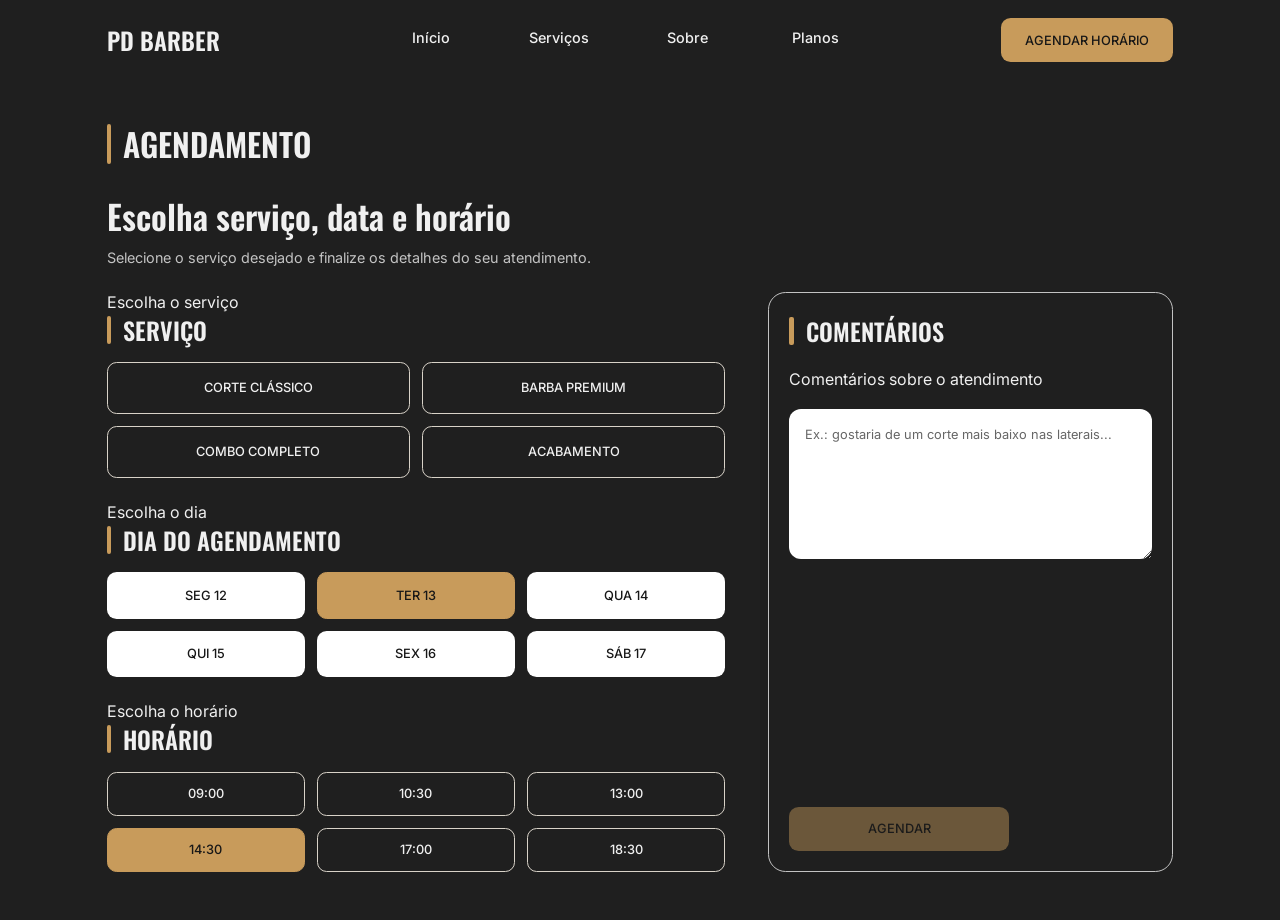
==== commit cf56cef6: "fix:correção_de_Bugs" ====
--- a/assets/Pages/Agendamentos.html
+++ b/assets/Pages/Agendamentos.html
@@ -99,7 +99,7 @@
 
                             <!-- Serviço -->
                             <fieldset class="grupo-agendamento">
-                                <legend class="sr-only">Escolha o serviço</legend>
+                                <legend>Escolha o serviço</legend>
 
                                 <div class="titulo-secao titulo-secao-menor">
                                     <span class="titulo-acento"></span>
@@ -123,7 +123,7 @@
 
                             <!-- Dia -->
                             <fieldset class="grupo-agendamento">
-                                <legend class="sr-only">Escolha o dia</legend>
+                                <legend>Escolha o dia</legend>
 
                                 <div class="titulo-secao titulo-secao-menor">
                                     <span class="titulo-acento"></span>
@@ -153,7 +153,7 @@
 
                             <!-- Horário -->
                             <fieldset class="grupo-agendamento">
-                                <legend class="sr-only">Escolha o horário</legend>
+                                <legend>Escolha o horário</legend>
 
                                 <div class="titulo-secao titulo-secao-menor">
                                     <span class="titulo-acento"></span>
--- a/assets/Styles/Agendamentos.css
+++ b/assets/Styles/Agendamentos.css
@@ -19,9 +19,9 @@
     --fonte-titulo: "Oswald", sans-serif;
     --fonte-texto: "Inter", sans-serif;
     --largura-conteudo: 83.33%;
-    --raio-menor: 0.625rem;
+    --raio-menor: 0.6rem;
     --raio-card: 1rem;
-    --raio-maior: 1.125rem;
+    --raio-maior: 1.1rem;
 }
 
 html {
@@ -51,30 +51,6 @@
 input,
 textarea {
     font: inherit;
-}
-
-
-/* ==================================================
-   ACESSIBILIDADE
-================================================== */
-
-.sr-only {
-    width: 0.0625rem;
-    height: 0.0625rem;
-    padding: 0;
-    margin: -0.0625rem;
-    position: absolute;
-    overflow: hidden;
-    clip: rect(0, 0, 0, 0);
-    white-space: nowrap;
-    border: 0;
-}
-
-a:focus-visible,
-label:focus-visible,
-textarea:focus-visible {
-    outline: 0.125rem solid var(--cor-dourada);
-    outline-offset: 0.25rem;
 }
 
 
@@ -120,19 +96,19 @@
     gap: 0.25rem;
     padding: 0.5rem 0.75rem;
     border-radius: 0.5rem;
-    font-size: 0.875rem;
+    font-size: 0.9rem;
     font-weight: 500;
     transition: color 0.2s ease, transform 0.2s ease;
 }
 
 .nav-item:hover {
     color: var(--cor-dourada);
-    transform: translateY(-0.125rem);
+    transform: translateY(-0.12rem);
 }
 
 .nav-indicador {
     width: 45%;
-    height: 0.125rem;
+    height: 0.12rem;
     display: block;
     background-color: transparent;
     border-radius: 1rem;
@@ -163,11 +139,11 @@
     display: inline-flex;
     align-items: center;
     justify-content: center;
-    padding: 0.875rem 1.5rem;
+    padding: 0.9rem 1.5rem;
     background-color: var(--cor-dourada);
     color: var(--cor-texto-escuro);
     border-radius: var(--raio-menor);
-    font-size: 0.8125rem;
+    font-size: 0.8rem;
     font-weight: 500;
     white-space: nowrap;
     cursor: pointer;
@@ -175,7 +151,7 @@
 }
 
 .botao:hover {
-    transform: translateY(-0.1875rem);
+    transform: translateY(-0.19rem);
     filter: brightness(1.08);
     box-shadow: 0 0.5rem 1rem rgba(0, 0, 0, 0.25);
 }
@@ -203,8 +179,8 @@
 .controle-tela,
 .opcao-input {
     position: absolute;
-    width: 0.0625rem;
-    height: 0.0625rem;
+    width: 0.06rem;
+    height: 0.06rem;
     opacity: 0;
     pointer-events: none;
 }
@@ -258,7 +234,7 @@
     max-width: 75rem;
     display: flex;
     flex-direction: column;
-    gap: 1.625rem;
+    gap: 1.6rem;
     margin-inline: auto;
     padding-block: 2.5rem 3rem;
 }
@@ -276,12 +252,12 @@
 }
 
 .titulo-acento {
-    width: 0.3125rem;
+    width: 0.3rem;
     height: 2.5rem;
     display: block;
     flex-shrink: 0;
     background-color: var(--cor-dourada);
-    border-radius: 0.125rem;
+    border-radius: 0.12rem;
 }
 
 .titulo-secao h1,
@@ -319,12 +295,12 @@
 
 .introducao-agendamento h2 {
     font-family: var(--fonte-titulo);
-    font-size: 2.125rem;
+    font-size: 2.1rem;
     font-weight: 600;
 }
 
 .introducao-agendamento p {
-    font-size: 0.9375rem;
+    font-size: 0.9rem;
     color: var(--cor-texto-secundario);
 }
 
@@ -352,7 +328,7 @@
     width: 100%;
     display: flex;
     flex-direction: column;
-    gap: 0.875rem;
+    gap: 0.9rem;
     border: 0;
 }
 
@@ -376,9 +352,9 @@
     padding: 0.75rem 1rem;
     background-color: transparent;
     color: var(--cor-texto-claro);
-    border: 0.0625rem solid var(--cor-borda);
+    border: 0.06rem solid var(--cor-borda);
     border-radius: var(--raio-menor);
-    font-size: 0.8125rem;
+    font-size: 0.8rem;
     font-weight: 500;
     text-align: center;
     cursor: pointer;
@@ -386,7 +362,7 @@
 }
 
 .opcao-servico:hover {
-    transform: translateY(-0.125rem);
+    transform: translateY(-0.12rem);
     border-color: var(--cor-dourada);
 }
 
@@ -409,23 +385,23 @@
 }
 
 .opcao-dia {
-    min-height: 2.875rem;
+    min-height: 2.9rem;
     display: flex;
     align-items: center;
     justify-content: center;
     padding: 0.75rem 1rem;
     background-color: var(--cor-card);
     color: var(--cor-texto-escuro);
-    border: 0.0625rem solid transparent;
+    border: 0.06rem solid transparent;
     border-radius: var(--raio-menor);
-    font-size: 0.8125rem;
+    font-size: 0.8rem;
     font-weight: 500;
     cursor: pointer;
     transition: transform 0.2s ease, background-color 0.2s ease, border-color 0.2s ease;
 }
 
 .opcao-dia:hover {
-    transform: translateY(-0.125rem);
+    transform: translateY(-0.12rem);
     border-color: var(--cor-dourada);
 }
 
@@ -454,16 +430,16 @@
     padding: 0.75rem 1rem;
     background-color: transparent;
     color: var(--cor-texto-claro);
-    border: 0.0625rem solid var(--cor-borda);
+    border: 0.06rem solid var(--cor-borda);
     border-radius: var(--raio-menor);
-    font-size: 0.8125rem;
+    font-size: 0.8rem;
     font-weight: 500;
     cursor: pointer;
     transition: transform 0.2s ease, background-color 0.2s ease, border-color 0.2s ease;
 }
 
 .opcao-horario:hover {
-    transform: translateY(-0.125rem);
+    transform: translateY(-0.12rem);
     border-color: var(--cor-dourada);
 }
 
@@ -486,13 +462,13 @@
     align-items: flex-start;
     gap: 1.25rem;
     padding: 1.25rem;
-    border: 0.0625rem solid var(--cor-texto-secundario);
+    border: 0.06rem solid var(--cor-texto-secundario);
     border-radius: var(--raio-maior);
 }
 
 .campo-comentarios {
     width: 100%;
-    min-height: 9.375rem;
+    min-height: 9.4rem;
     padding: 1rem;
     resize: vertical;
     background-color: var(--cor-card);
@@ -500,7 +476,7 @@
     border: 0;
     outline: 0;
     border-radius: 0.75rem;
-    font-size: 0.8125rem;
+    font-size: 0.8rem;
     line-height: 1.5;
 }
 
@@ -509,7 +485,7 @@
 }
 
 .campo-comentarios:focus {
-    outline: 0.125rem solid var(--cor-dourada);
+    outline: 0.12rem solid var(--cor-dourada);
 }
 
 .botao-agendar {
@@ -541,7 +517,7 @@
 }
 
 .cabecalho-confirmacao > p {
-    font-size: 0.9375rem;
+    font-size: 0.9rem;
     color: var(--cor-texto-secundario);
 }
 
@@ -565,7 +541,7 @@
     display: flex;
     align-items: center;
     padding: 0 1.25rem;
-    border: 0.125rem solid var(--cor-card);
+    border: 0.12rem solid var(--cor-card);
     border-radius: var(--raio-menor);
 }
 
@@ -586,7 +562,7 @@
 
 .valor-principal {
     font-family: var(--fonte-titulo);
-    font-size: 1.625rem;
+    font-size: 1.6rem;
     font-weight: 600;
     color: var(--cor-texto-claro);
 }
@@ -678,7 +654,7 @@
 }
 
 .mensagem-confirmacao {
-    font-size: 0.8125rem;
+    font-size: 0.8rem;
     text-align: center;
     color: var(--cor-texto-secundario);
 }
@@ -687,7 +663,7 @@
     width: 100%;
     display: flex;
     justify-content: center;
-    gap: 1.125rem;
+    gap: 1.1rem;
 }
 
 .botao-confirmar,
@@ -698,7 +674,7 @@
 .botao-alterar {
     background-color: transparent;
     color: var(--cor-texto-claro);
-    border: 0.0625rem solid var(--cor-dourada);
+    border: 0.06rem solid var(--cor-dourada);
 }
 
 .botao-alterar:hover {
@@ -731,7 +707,7 @@
     align-items: center;
     gap: 1.25rem;
     padding: 3rem;
-    border: 0.0625rem solid var(--cor-dourada);
+    border: 0.06rem solid var(--cor-dourada);
     border-radius: var(--raio-maior);
     text-align: center;
 }
@@ -768,7 +744,7 @@
 }
 
 .texto-sucesso span {
-    font-size: 0.875rem;
+    font-size: 0.9rem;
     color: var(--cor-texto-secundario);
 }
 
@@ -844,7 +820,7 @@
    TABLET
 ================================================== */
 
-@media (max-width: 64rem) {
+@media (max-width: 1024px) {
 
     .cabecalho {
         padding-inline: 5%;
@@ -878,7 +854,7 @@
    MOBILE
 ================================================== */
 
-@media (max-width: 48rem) {
+@media (max-width: 768px) {
 
     .cabecalho {
         width: 100%;
@@ -901,15 +877,15 @@
         justify-content: center;
         position: absolute;
         left: 1rem;
-        font-size: 1.375rem;
+        font-size: 1.4rem;
         font-weight: 500;
         cursor: pointer;
-        border-radius: 0.625rem;
+        border-radius: 0.6rem;
     }
 
     .cabecalho-mobile-titulo {
         font-family: var(--fonte-titulo);
-        font-size: 1.125rem;
+        font-size: 1.1rem;
         font-weight: 600;
     }
 
@@ -956,8 +932,8 @@
         width: 100%;
         max-width: none;
         min-height: 100%;
-        gap: 1.125rem;
-        padding: 0.875rem 1.25rem 1rem;
+        gap: 1.1rem;
+        padding: 0.9rem 1.25rem 1rem;
     }
 
 
@@ -980,7 +956,7 @@
     .titulo-secao h2,
     .titulo-secao-menor h2 {
         font-size: 1.25rem;
-        line-height: 1.6875rem;
+        line-height: 1.7rem;
     }
 
     .introducao-agendamento {
@@ -1007,22 +983,22 @@
     }
 
     .data-horario {
-        gap: 1.125rem;
+        gap: 1.1rem;
     }
 
     .grupo-agendamento {
-        gap: 0.625rem;
+        gap: 0.6rem;
     }
 
     .lista-servicos-agendamento {
         grid-template-columns: repeat(2, 1fr);
-        gap: 0.625rem;
+        gap: 0.6rem;
     }
 
     .opcao-servico {
-        min-height: 2.375rem;
+        min-height: 2.4rem;
         padding: 0.5rem;
-        font-size: 0.6875rem;
+        font-size: 0.7rem;
     }
 
     .lista-dias {
@@ -1031,7 +1007,7 @@
     }
 
     .opcao-dia {
-        min-height: 2.375rem;
+        min-height: 2.4rem;
         padding: 0.5rem;
         font-size: 0.75rem;
     }
@@ -1042,7 +1018,7 @@
     }
 
     .opcao-horario {
-        min-height: 2.375rem;
+        min-height: 2.4rem;
         padding: 0.5rem;
         font-size: 0.75rem;
     }
@@ -1060,7 +1036,7 @@
     .campo-comentarios {
         min-height: 5rem;
         padding: 0.75rem;
-        border: 0.0625rem solid var(--cor-borda);
+        border: 0.06rem solid var(--cor-borda);
         border-radius: 0.75rem;
         font-size: 0.75rem;
     }
@@ -1078,8 +1054,8 @@
     .conteudo-confirmacao {
         width: 100%;
         max-width: none;
-        gap: 1.25rem;
-        padding-top: 1.25rem;
+        gap: 3rem;
+        padding-top: 0.5rem;
     }
 
     .cabecalho-confirmacao {
@@ -1099,27 +1075,26 @@
 
     .verificacao-grupo {
         width: 100%;
-        min-height: 7.125rem;
         justify-content: space-between;
-        gap: 0.625rem;
+        gap: 0.4rem;
     }
 
     .verificacao-caixa {
         width: 100%;
-        min-height: 2.625rem;
+        min-height: 2.6rem;
         padding: 0 1.25rem;
-        border: 0.125rem solid var(--cor-card);
-        border-radius: 0.625rem;
+        border: 0.12rem solid var(--cor-card);
+        border-radius: 0.6rem;
     }
 
     .valor-principal {
-        font-size: 1.625rem;
-        line-height: 2.1875rem;
+        font-size: 1.6rem;
+        line-height: 2.2rem;
     }
 
     .valor-destaque {
         font-size: 1.25rem;
-        line-height: 1.6875rem;
+        line-height: 1.7rem;
     }
 
     .rodape-confirmacao {
@@ -1151,8 +1126,8 @@
     }
 
     .aviso-confirmacao {
-        font-size: 0.6875rem;
-        line-height: 0.9375rem;
+        font-size: 0.7rem;
+        line-height: 0.9rem;
     }
 
 
@@ -1177,7 +1152,7 @@
     }
 
     .texto-sucesso p {
-        font-size: 0.8125rem;
+        font-size: 0.8rem;
     }
 
     .texto-sucesso span {
@@ -1195,7 +1170,7 @@
    MOBILE PEQUENO
 ================================================== */
 
-@media (max-width: 23rem) {
+@media (max-width: 368px) {
 
     .conteudo {
         padding-inline: 1rem;
@@ -1206,11 +1181,11 @@
     }
 
     .valor-principal {
-        font-size: 1.375rem;
+        font-size: 1.4rem;
     }
 
     .valor-destaque {
-        font-size: 1.0625rem;
+        font-size: 1.1rem;
     }
 }
 
@@ -1218,15 +1193,3 @@
 /* ==================================================
    MOVIMENTO REDUZIDO
 ================================================== */
-
-@media (prefers-reduced-motion: reduce) {
-
-    *,
-    *::before,
-    *::after {
-        scroll-behavior: auto !important;
-        animation-duration: 0.01ms !important;
-        animation-iteration-count: 1 !important;
-        transition-duration: 0.01ms !important;
-    }
-}
